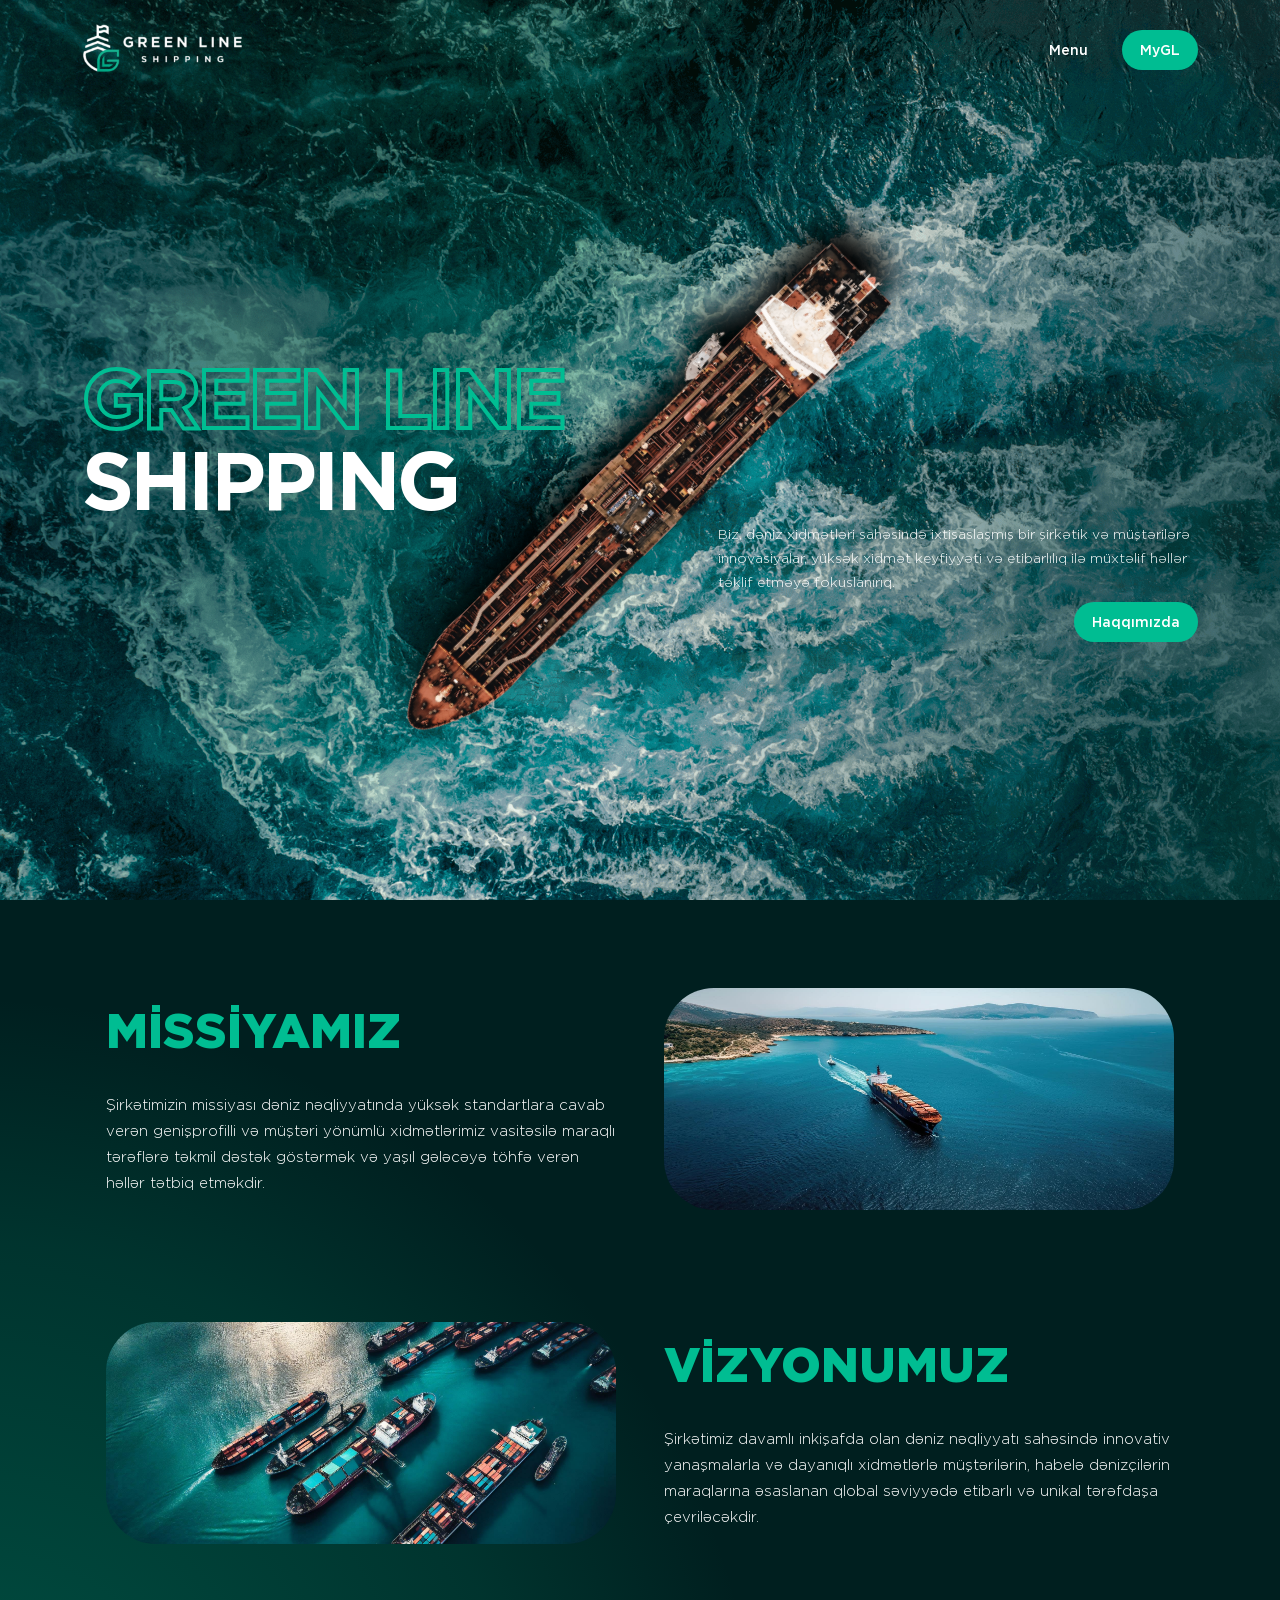
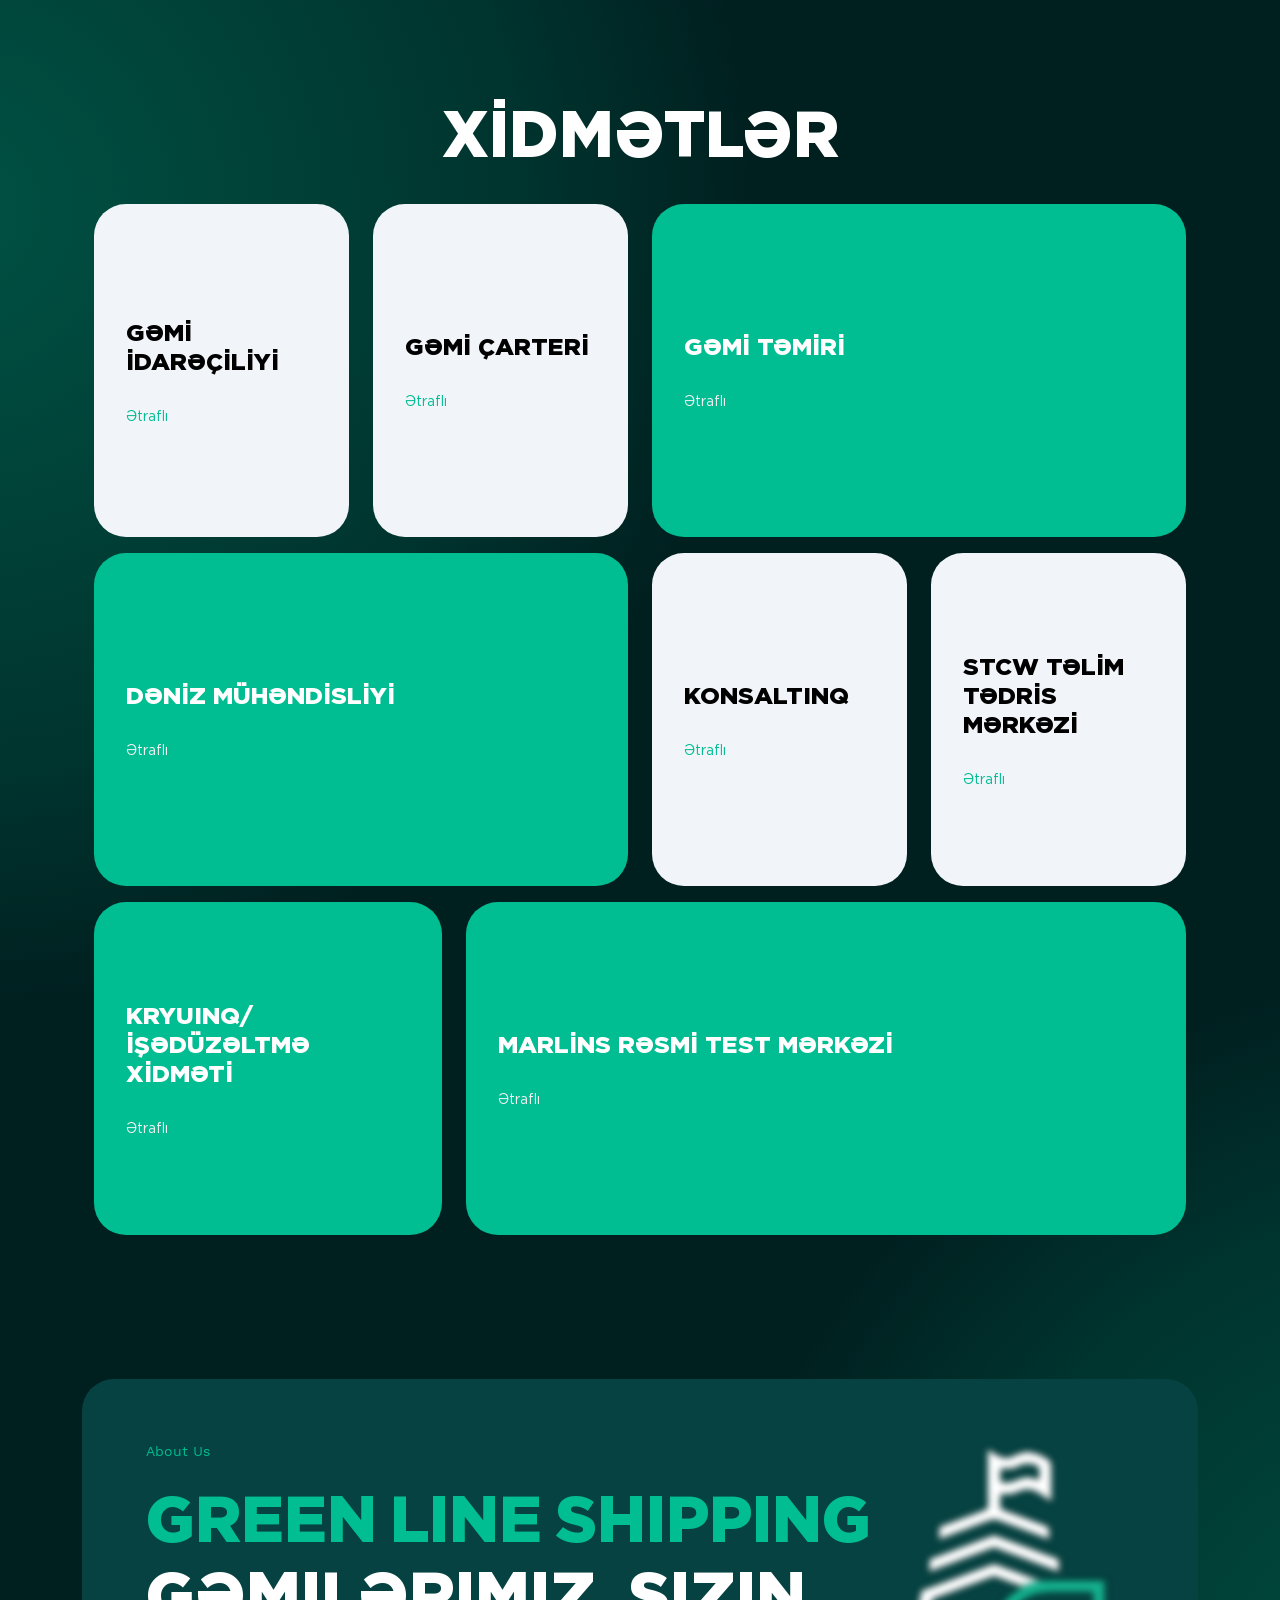
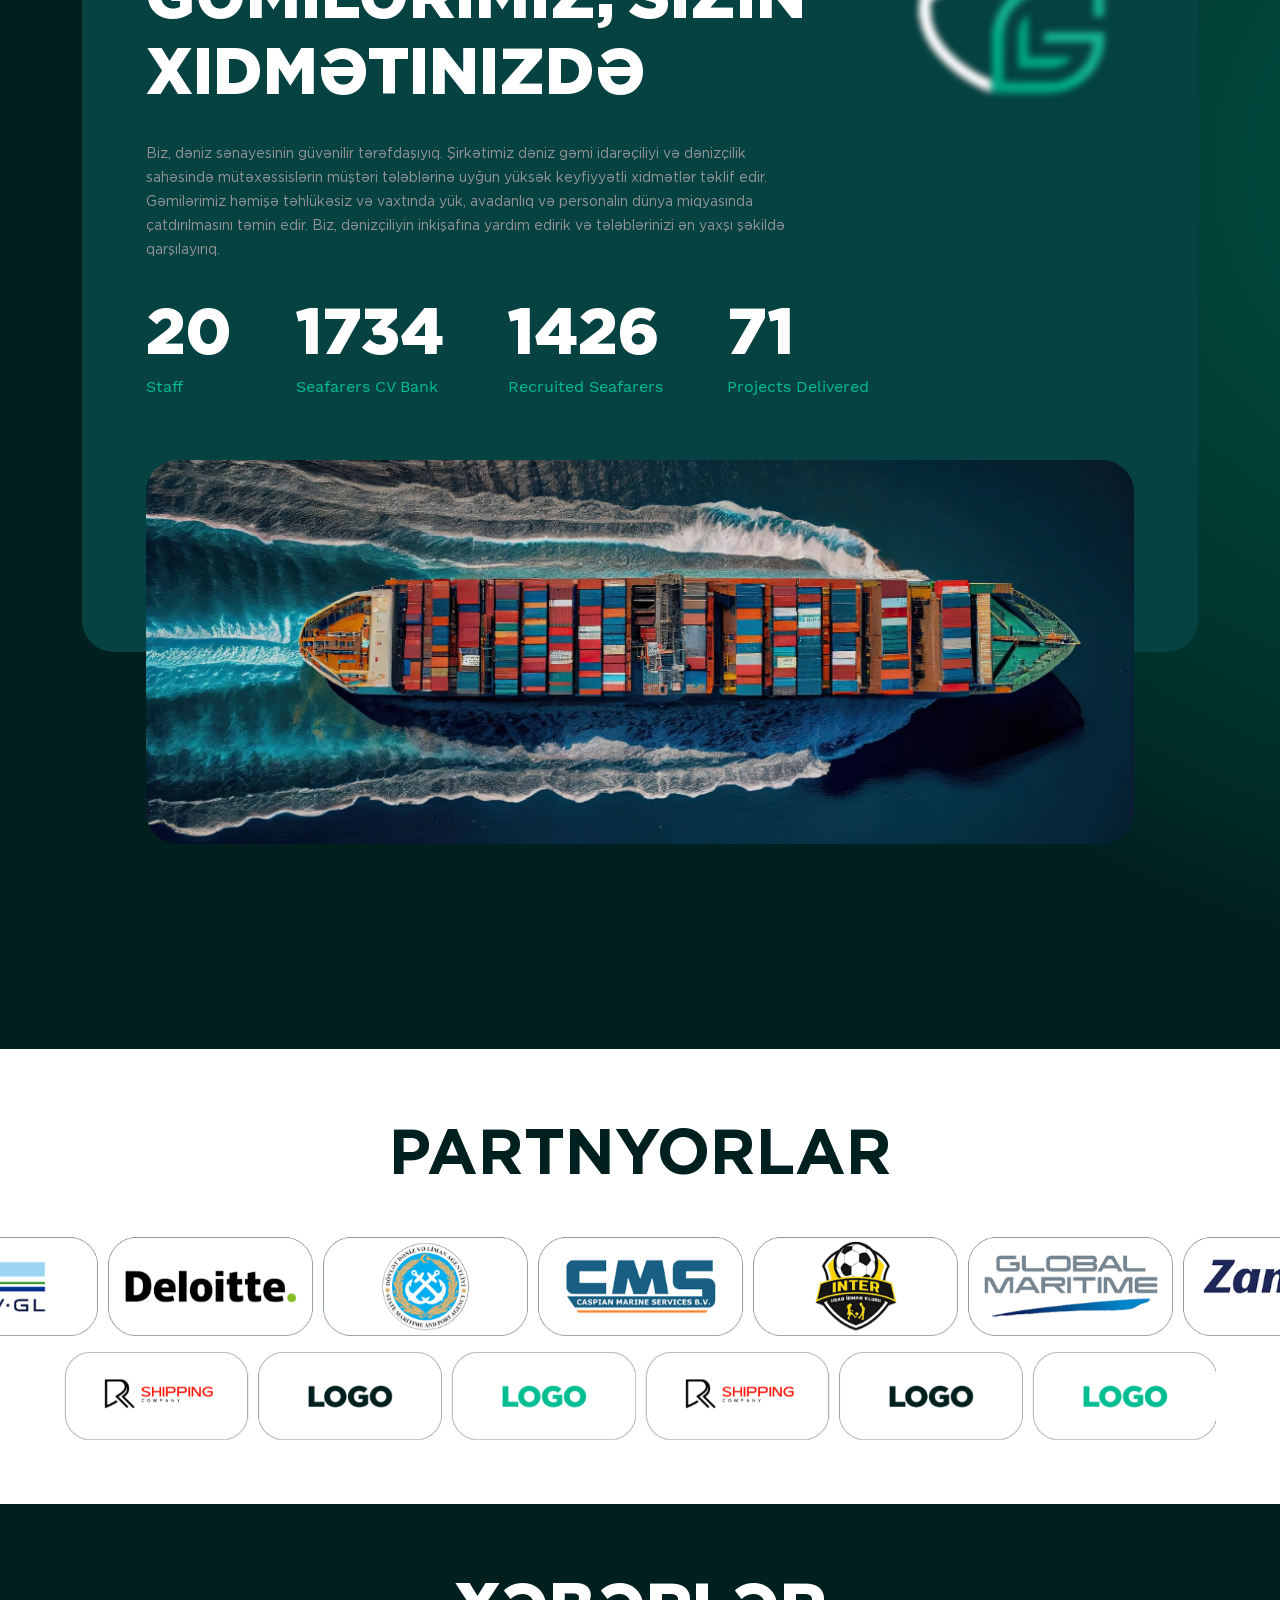
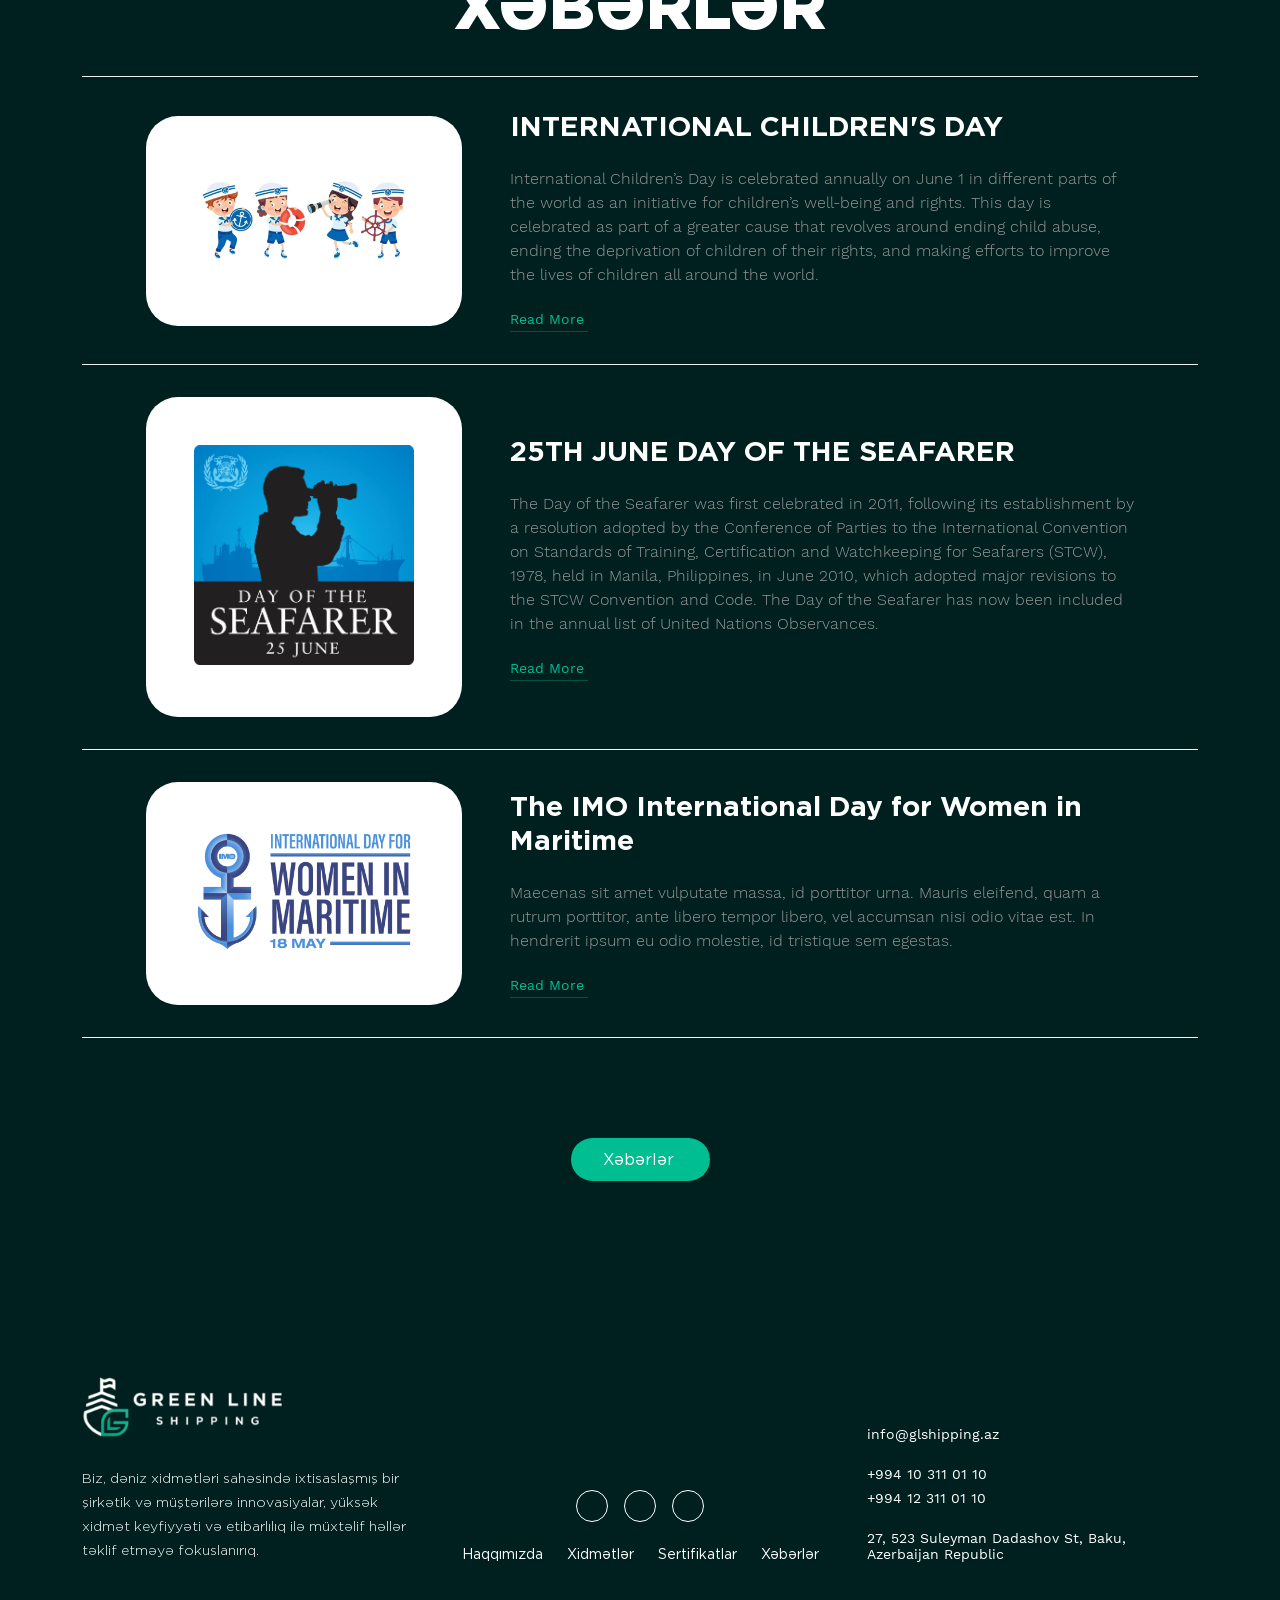
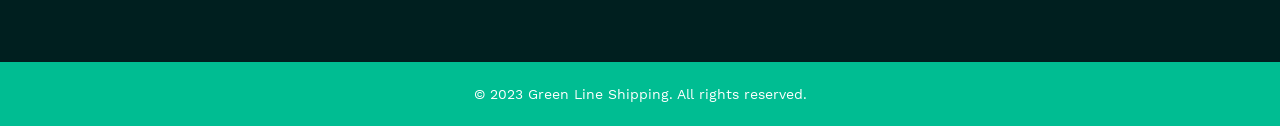
==== index.html @ 4fca49e2 "start" ====
<!DOCTYPE html>
<html lang="en">

<head>
    <meta charset="UTF-8">
    <meta name="viewport" content="width=device-width, initial-scale=1.0">
    <meta name="title" content="Green Line Shipping AZ">
    <meta name="description" content="Green Line Shipping dəniz nəqliyyatı sahəsində etibarlı, rəqabətqabiliyyətli və müştəri yönümlü xidmətlərin göstərilməsi məqsədilə təsis edilmişdir.">
    <title>GLShipping.AZ - Main</title>
    <link rel="shortcut icon" href="assets/content/img/favicon.ico" type="image/x-icon">
    <link rel="stylesheet" href="assets/css/vendor.min.css">
    <link rel="stylesheet" href="assets/css/style.css">
</head>

<body>
    <header class="header">
        <div class="header__bg">
            <div class="header__bg-overlay"></div>
            <video src="assets/content/video/storm_waves.mp4" class="header__bg-video" autoplay loop muted></video>
        </div>
        <div class="container">
            <nav class="navbar">
                <div class="navbar__logo">
                    <a href="index.html" class="navbar__logo-link">
                        <img src="assets/content/img/logo.png" class="navbar__logo-img" alt="GL Logo">
                    </a>
                </div>
                <div class="navbar__btn">
                    <button type="button" class="navbar__btn-menu" id="navbar_menu_show">
                        <i class="fa-solid fa-bars navbar__btn-menu-icon"></i>
                        Menu
                    </button>
                    <a href="https://www.my.glshipping.az/" target="_blank" class="navbar__btn-auth">
                        MyGL
                        <i class="fas fa-arrow-up navbar__btn-auth-icon"></i>
                    </a>
                </div>
            </nav>
        </div>
        <div class="navbar__menu">
            <button class="navbar__menu-close" id="navbar_menu_close">
                <i class="fa-solid fa-xmark navbar__menu-icon"></i>
            </button>
            <ul class="navbar__list">
                <li class="navbar__item">
                    <a href="index.html" class="navbar__link">Ana səhifə</a>
                </li>
                <li class="navbar__item">
                    <a href="about.html" class="navbar__link">Haqqımızda</a>
                </li>
                <li class="navbar__item">
                    <a href="services.html" class="navbar__link">Xidmətlər</a>
                </li>
                <li class="navbar__item">
                    <a href="news.html" class="navbar__link">Xəbərlər</a>
                </li>
            </ul>
        </div>
        <div class="container full-height">
            <div class="header__main-content">
                <div class="header__main-ship">
                    <img src="assets/content/img/ship_header.png" class="header__main-ship-img" alt="Ship">
                </div>
                <div class="header__main-text-block header__main-text-block--title">
                    <h1 class="header__main-text-title">Green Line</h1>
                    <h1 class="header__main-text-title">Shipping</h1>
                </div>
                <div class="header__main-text-block header__main-text-block--description">
                    <p class="header__main-text-description">
                        Biz, dəniz xidmətləri sahəsində ixtisaslaşmış bir şirkətik və müştərilərə
                        innovasiyalar, yüksək xidmət keyfiyyəti və etibarlılıq ilə müxtəlif həllər
                        təklif etməyə fokuslanırıq.
                    </p>
                    <a href="about.html" class="header__main-btn-link">
                        Haqqımızda
                        <i class="fas fa-arrow-up header__main-btn-icon"></i>
                    </a>
                </div>
            </div>
        </div>
    </header>
    <main class="main">
        <div class="container">
            <section class="section">
                <div class="about">
                    <div class="about__block">
                        <div class="container">
                            <div class="row">
                                <div class="col-12 col-sm-12 col-md-6 col-lg-6 p-4 d-flex flex-row align-items-center">
                                    <div class="about__block-text">
                                        <h1 class="about__title">MİSSİYAMIZ</h1>
                                        <p class="about__description">
                                            Şirkətimizin missiyası dəniz nəqliyyatında yüksək standartlara
                                            cavab verən genişprofilli və müştəri yönümlü xidmətlərimiz
                                            vasitəsilə maraqlı tərəflərə təkmil dəstək göstərmək və yaşıl
                                            gələcəyə töhfə verən həllər tətbiq etməkdir.
                                        </p>
                                    </div>
                                </div>
                                <div class="col-12 col-sm-12 col-md-6 col-lg-6 p-4">
                                    <div class="about__block-img">
                                        <img src="assets/content/img/ship1.jpg" class="about__img" alt="Ship1">
                                    </div>
                                </div>
                            </div>
                        </div>
                    </div>
                    <div class="about__block flex-row-reverse">
                        <div class="container">
                            <div class="row flex-row-reverse">
                                <div class="col-12 col-sm-12 col-md-6 col-lg-6 p-4 d-flex flex-row align-items-center">
                                    <div class="about__block-text">
                                        <h1 class="about__title">VİZYONUMUZ</h1>
                                        <p class="about__description">
                                            Şirkətimiz davamlı inkişafda olan dəniz nəqliyyatı sahəsində
                                            innovativ yanaşmalarla və dayanıqlı xidmətlərlə müştərilərin,
                                            habelə dənizçilərin maraqlarına əsaslanan qlobal səviyyədə
                                            etibarlı və unikal tərəfdaşa çevriləcəkdir.
                                        </p>
                                    </div>
                                </div>
                                <div class="col-12 col-sm-12 col-md-6 col-lg-6 p-4">
                                    <div class="about__block-img">
                                        <img src="assets/content/img/ship2.jpg" class="about__img" alt="Ship2">
                                    </div>
                                </div>
                            </div>
                        </div>
                    </div>
                </div>
            </section>
        </div>
        <div class="container">
            <section class="section">
                <div class="section__overlay-start"></div>
                <h1 class="section__title">XİDMƏTLƏR</h1>
                <div class="services">
                    <div class="container">
                        <div class="row">
                            <div class="col-12 col-sm-12 col-md-6 col-lg-3 mb-3">
                                <div class="services__block">
                                    <h1 class="services__title">GƏMİ İDARƏÇİLİYİ</h1>
                                    <a href="#" class="services__link">
                                        ətraflı
                                        <i class="fas fa-arrow-up services__link-icon"></i>
                                    </a>
                                </div>
                            </div>
                            <div class="col-12 col-sm-12 col-md-6 col-lg-3 mb-3">
                                <div class="services__block">
                                    <h1 class="services__title">GƏMİ ÇARTERİ</h1>
                                    <a href="#" class="services__link">
                                        ətraflı
                                        <i class="fas fa-arrow-up services__link-icon"></i>
                                    </a>
                                </div>
                            </div>
                            <div class="col-12 col-sm-12 col-md-12 col-lg-6 mb-3">
                                <div class="services__block services__block--selected">
                                    <h1 class="services__title">GƏMİ TƏMİRİ</h1>
                                    <a href="#" class="services__link">
                                        ətraflı
                                        <i class="fas fa-arrow-up services__link-icon"></i>
                                    </a>
                                </div>
                            </div>
                        </div>
                    </div>
                </div>
                <div class="services">
                    <div class="container">
                        <div class="row">
                            <div class="col-12 col-sm-12 col-md-6 col-lg-6 mb-3">
                                <div class="services__block services__block--selected">
                                    <h1 class="services__title">DƏNİZ MÜHƏNDİSLİYİ</h1>
                                    <a href="#" class="services__link">
                                        ətraflı
                                        <i class="fas fa-arrow-up services__link-icon"></i>
                                    </a>
                                </div>
                            </div>
                            <div class="col-12 col-sm-12 col-md-6 col-lg-3 mb-3">
                                <div class="services__block">
                                    <h1 class="services__title">KONSALTINQ</h1>
                                    <a href="#" class="services__link">
                                        ətraflı
                                        <i class="fas fa-arrow-up services__link-icon"></i>
                                    </a>
                                </div>
                            </div>
                            <div class="col-12 col-sm-12 col-md-12 col-lg-3 mb-3">
                                <div class="services__block">
                                    <h1 class="services__title">STCW TƏLİM TƏDRİS MƏRKƏZİ</h1>
                                    <a href="#" class="services__link">
                                        ətraflı
                                        <i class="fas fa-arrow-up services__link-icon"></i>
                                    </a>
                                </div>
                            </div>
                        </div>
                    </div>
                </div>
                <div class="services">
                    <div class="container">
                        <div class="row">
                            <div class="col-12 col-sm-12 col-md-12 col-lg-4 mb-3">
                                <div class="services__block services__block--selected">
                                    <h1 class="services__title">KRYUINQ/İŞƏDÜZƏLTMƏ XİDMƏTİ</h1>
                                    <a href="#" class="services__link">
                                        ətraflı
                                        <i class="fas fa-arrow-up services__link-icon"></i>
                                    </a>
                                </div>
                            </div>
                            <div class="col-12 col-sm-12 col-md-12 col-lg-8 mb-3">
                                <div class="services__block services__block--selected">
                                    <h1 class="services__title">MARLİNS RƏSMİ TEST MƏRKƏZİ</h1>
                                    <a href="#" class="services__link">
                                        ətraflı
                                        <i class="fas fa-arrow-up services__link-icon"></i>
                                    </a>
                                </div>
                            </div>
                        </div>
                    </div>
                </div>
            </section>
        </div>
        <div class="container">
            <section class="section">
                <div class="section__overlay-end"></div>
                <div class="about-us">
                    <div class="about-us__absolute">
                        <img src="assets/content/img/ship3.jpg" class="about-us__absolute-img" alt="Absolute Img">
                    </div>
                    <div class="about-us__block-text">
                        <h6 class="about-us__category">About Us</h6>
                        <h1 class="about-us__title-brand">Green line shipping</h1>
                        <h1 class="about-us__title">Gəmilərimiz, Sizin Xidmətinizdə</h1>
                        <p class="about-us__description">
                            Biz, dəniz sənayesinin güvənilir tərəfdaşıyıq. Şirkətimiz dəniz
                            gəmi idarəçiliyi və dənizçilik sahəsində mütəxəssislərin müştəri
                            tələblərinə uyğun yüksək keyfiyyətli xidmətlər təklif edir. Gəmilərimiz
                            həmişə təhlükəsiz və vaxtında yük, avadanlıq və personalın dünya
                            miqyasında çatdırılmasını təmin edir. Biz, dənizçiliyin inkişafına
                            yardım edirik və tələblərinizi ən yaxşı şəkildə qarşılayırıq.
                        </p>
                        <div class="about-us__logo">
                            <img src="assets/content/img/logo_small.png" class="about-us__logo-img" alt="About Us">
                        </div>
                        <div class="about-us__stats-block">
                            <div class="about-us__stats">
                                <h4 class="about-us__stats-num" data-counter="35">35</h4>
                                <p class="about-us__stats-title">Staff</p>
                            </div>
                            <div class="about-us__stats">
                                <h4 class="about-us__stats-num" data-counter="3000">3000</h4>
                                <p class="about-us__stats-title">Seafarers CV Bank</p>
                            </div>
                            <div class="about-us__stats">
                                <h4 class="about-us__stats-num" data-counter="2500">2500</h4>
                                <p class="about-us__stats-title">Recruited Seafarers</p>
                            </div>
                            <div class="about-us__stats">
                                <h4 class="about-us__stats-num" data-counter="125">125</h4>
                                <p class="about-us__stats-title">Projects Delivered</p>
                            </div>
                        </div>
                    </div>
                </div>
            </section>
        </div>
        <section class="section-white">
            <h1 class="section-white__title">Partnyorlar</h1>
            <div class="owl-carousel mb-3" id="partners_carousel_i">
                <div class="item">
                    <img src="assets/content/img/partners/sponsor_1.png" alt="Sponsor_1">
                </div>
                <div class="item">
                    <img src="assets/content/img/partners/sponsor_2.png" alt="Sponsor_2">
                </div>
                <div class="item">
                    <img src="assets/content/img/partners/sponsor_3.png" alt="Sponsor_3">
                </div>
                <div class="item">
                    <img src="assets/content/img/partners/sponsor_4.png" alt="Sponsor_4">
                </div>
                <div class="item">
                    <img src="assets/content/img/partners/sponsor_5.png" alt="Sponsor_5">
                </div>
                <div class="item">
                    <img src="assets/content/img/partners/sponsor_6.png" alt="Sponsor_6">
                </div>
                <div class="item">
                    <img src="assets/content/img/partners/sponsor_7.png" alt="Sponsor_7">
                </div>
                <div class="item">
                    <img src="assets/content/img/partners/sponsor_8.png" alt="Sponsor_8">
                </div>
                <div class="item">
                    <img src="assets/content/img/partners/sponsor_9.png" alt="Sponsor_9">
                </div>
                <div class="item">
                    <img src="assets/content/img/partners/sponsor_10.png" alt="Sponsor_10">
                </div>
                <div class="item">
                    <img src="assets/content/img/partners/sponsor_11.png" alt="Sponsor_11">
                </div>
                <div class="item">
                    <img src="assets/content/img/partners/sponsor_12.png" alt="Sponsor_12">
                </div>
                <div class="item">
                    <img src="assets/content/img/partners/sponsor_13.png" alt="Sponsor_13">
                </div>
                <div class="item">
                    <img src="assets/content/img/partners/sponsor_14.png" alt="Sponsor_14">
                </div>
                <div class="item">
                    <img src="assets/content/img/partners/sponsor_15.png" alt="Sponsor_15">
                </div>
                <div class="item">
                    <img src="assets/content/img/partners/sponsor_16.png" alt="Sponsor_16">
                </div>
                <div class="item">
                    <img src="assets/content/img/partners/sponsor_17.png" alt="Sponsor_17">
                </div>
                <div class="item">
                    <img src="assets/content/img/partners/sponsor_18.png" alt="Sponsor_18">
                </div>
                <div class="item">
                    <img src="assets/content/img/partners/sponsor_19.png" alt="Sponsor_19">
                </div>
            </div>
            <div class="owl-carousel" id="partners_carousel_ii">
                <div class="item">
                    <img src="assets/content/img/partners/logo_1.png" alt="Logo1">
                </div>
                <div class="item">
                    <img src="assets/content/img/partners/rrshipping.png" alt="RRShipping">
                </div>
                <div class="item">
                    <img src="assets/content/img/partners/logo_2.png" alt="Logo2">
                </div>
            </div>
        </section>
    </main>
    <footer class="footer">
        <div class="container">
            <section class="section">
                <h1 class="section__title">Xəbərlər</h1>
                <div class="news">
                    <div class="news__block">
                        <div class="news__img-block">
                            <img src="assets/content/img/news/news2.jpg" class="news__img" alt="News">
                        </div>
                        <div class="news__content">
                            <h1 class="news__title">
                                INTERNATIONAL CHILDREN'S DAY
                            </h1>
                            <p class="news__description">
                                International Children’s Day is celebrated annually on June 1 in
                                different parts of the world as an initiative for children’s
                                well-being and rights. This day is celebrated as part of a
                                greater cause that revolves around ending child abuse, ending
                                the deprivation of children of their rights, and making efforts
                                to improve the lives of children all around the world.
                            </p>
                            <a href="news_detail.html" class="news__read-more">
                                Read More
                                <i class="fas fa-arrow-up news__read-more-icon"></i>
                            </a>
                        </div>
                    </div>
                    <div class="news__block">
                        <div class="news__img-block">
                            <img src="assets/content/img/news/news1.jpg" class="news__img" alt="News">
                        </div>
                        <div class="news__content">
                            <h1 class="news__title">
                                25TH JUNE DAY OF THE SEAFARER
                            </h1>
                            <p class="news__description">
                                The Day of the Seafarer was first celebrated in 2011, following
                                its establishment by a resolution adopted by the Conference
                                of Parties to the International Convention on Standards of Training,
                                Certification and Watchkeeping for Seafarers (STCW), 1978, held in
                                Manila, Philippines, in June 2010, which adopted major
                                revisions to the STCW Convention and Code.
                                The Day of the Seafarer has now been included in the annual
                                list of United Nations Observances.
                            </p>
                            <a href="news_detail.html" class="news__read-more">
                                Read More
                                <i class="fas fa-arrow-up news__read-more-icon"></i>
                            </a>
                        </div>
                    </div>
                    <div class="news__block">
                        <div class="news__img-block">
                            <img src="assets/content/img/news/news3.jpg" class="news__img" alt="News">
                        </div>
                        <div class="news__content">
                            <h1 class="news__title">
                                The IMO International Day for Women in Maritime
                            </h1>
                            <p class="news__description">
                                Maecenas sit amet vulputate massa, id porttitor urna.
                                Mauris eleifend, quam a rutrum porttitor, ante libero
                                tempor libero, vel accumsan nisi odio vitae est.
                                In hendrerit ipsum eu odio molestie, id tristique sem egestas.
                            </p>
                            <a href="news_detail.html" class="news__read-more">
                                Read More
                                <i class="fas fa-arrow-up news__read-more-icon"></i>
                            </a>
                        </div>
                    </div>
                </div>
                <a href="news.html" class="news__link">
                    Xəbərlər
                    <i class="fas fa-arrow-up news__link-icon"></i>
                </a>
            </section>
        </div>
        <div class="container">
            <div class="footer__body">
                <div class="footer__about">
                    <a href="index.html" class="footer__about-img-link">
                        <div class="footer__about-img-block">
                            <img src="assets/content/img/logo.png" class="footer__about-img" alt="GL Logo">
                        </div>
                    </a>
                    <div class="footer__about-text-block">
                        <p class="footer__about-text">
                            Biz, dəniz xidmətləri sahəsində ixtisaslaşmış bir şirkətik
                            və müştərilərə innovasiyalar, yüksək xidmət keyfiyyəti və
                            etibarlılıq ilə müxtəlif həllər təklif etməyə fokuslanırıq.
                        </p>
                    </div>
                </div>
                <div class="footer__navigation">
                    <div class="footer__social">
                        <a href="#" class="social__link">
                            <i class="fab fa-instagram"></i>
                        </a>
                        <a href="#" class="social__link">
                            <i class="fab fa-facebook-f"></i>
                        </a>
                        <a href="#" class="social__link">
                            <i class="fab fa-twitter"></i>
                        </a>
                    </div>
                    <div class="footer__nav">
                        <ul class="nav__list">
                            <li class="nav__item">
                                <a href="about.html" class="nav__link">Haqqımızda</a>
                            </li>
                            <li class="nav__item">
                                <a href="services.html" class="nav__link">Xidmətlər</a>
                            </li>
                            <li class="nav__item">
                                <a href="about.html" class="nav__link">Sertifikatlar</a>
                            </li>
                            <li class="nav__item">
                                <a href="index.html" class="nav__link">Xəbərlər</a>
                            </li>
                        </ul>
                    </div>
                </div>
                <div class="footer__contact">
                    <div class="contact__block">
                        <i class="fas fa-envelope contact__icon"></i>
                        <div class="contact__block-text">
                            <a href="mailto:info@glshipping.az" class="contact__link">
                                info@glshipping.az
                            </a>
                        </div>
                    </div>
                    <div class="contact__block">
                        <i class="fa-solid fa-phone contact__icon"></i>
                        <div class="contact__block-text">
                            <a href="tel:+994103110110" class="contact__link">
                                +994 10 311 01 10
                            </a>
                            <a href="tel:+994123110110" class="contact__link">
                                +994 12 311 01 10
                            </a>
                        </div>
                    </div>
                    <div class="contact__block">
                        <i class="fas fa-map-marker-alt contact__icon"></i>
                        <div class="contact__block-text">
                            <a href="https://maps.app.goo.gl/ufQBeMpDFTFU8Xif9" target="_blank" class="contact__link">
                                27, 523 Suleyman Dadashov St, Baku, Azerbaijan Republic
                            </a>
                        </div>
                    </div>
                </div>
            </div>
        </div>
        <div class="footer__footer">
            <p class="footer__footer-copyright">
                &copy; 2023 Green Line Shipping. All rights reserved.
            </p>
        </div>
    </footer>
    <script src="assets/js/vendor.min.js"></script>
    <script src="assets/js/script.js"></script>
</body>

</html>
---- assets/css/style.css ----
@import url("../fonts/gotham/stylesheet.css");@import url("../fonts/worksans/stylesheet.css");*,:after,:before{margin:0px;padding:0px;-webkit-box-sizing:border-box;box-sizing:border-box}::-webkit-scrollbar{width:auto}::-webkit-scrollbar-track{background-color:#00BD92}::-webkit-scrollbar-thumb{background-color:#054241;border-left:1px solid #00BD92;border-right:1px solid #00BD92}::-webkit-scrollbar-button{background-color:#054241;border:1px solid #00BD92}::-webkit-scrollbar-corner{background-color:#333333}::-webkit-media-controls-panel{display:none!important;-webkit-appearance:none}::-webkit-media-controls-play-button{display:none!important;-webkit-appearance:none}::-webkit-media-controls-start-playback-button{display:none!important;-webkit-appearance:none}html{scroll-behavior:smooth}body{font-family:"Gotham";background-color:#001F1F;overflow-x:hidden}#partners_carousel_i .owl-stage .owl-item img{width:100%;height:100%;-o-object-fit:contain;object-fit:contain;-o-object-position:center center;object-position:center center}#partners_carousel_ii{padding:0px 64px}#partners_carousel_ii .owl-stage .owl-item img{width:100%;height:100%;-o-object-fit:contain;object-fit:contain;-o-object-position:center center;object-position:center center}.full-height{height:100%!important}.header{position:relative;width:100%;height:100vh;display:-webkit-box;display:-ms-flexbox;display:flex;-webkit-box-orient:vertical;-webkit-box-direction:normal;-ms-flex-direction:column;flex-direction:column;-webkit-box-pack:start;-ms-flex-pack:start;justify-content:flex-start;-webkit-box-align:start;-ms-flex-align:start;align-items:flex-start;overflow:hidden}.header__bg{position:absolute;top:0px;left:0px;width:100%;height:100%;background-image:url("../content/video/storm_waves_fix.png");overflow:hidden;z-index:-1}.header__bg-video{position:absolute;top:0px;left:0px;width:100%;height:100%;-o-object-fit:cover;object-fit:cover}.header__bg-overlay{position:absolute;top:0px;left:0px;width:100%;height:100%;background-image:url("../content/img/angular_overlay.png");background-size:cover;background-repeat:no-repeat;background-position:center center;background-blend-mode:multiply;mix-blend-mode:multiply;z-index:1}.header__main-content{position:relative;width:100%;height:100%;display:-webkit-box;display:-ms-flexbox;display:flex;-webkit-box-orient:vertical;-webkit-box-direction:normal;-ms-flex-direction:column;flex-direction:column;-webkit-box-pack:center;-ms-flex-pack:center;justify-content:center;-webkit-box-align:center;-ms-flex-align:center;align-items:center}.header__main-ship{position:absolute;top:50%;left:50%;-webkit-transform:translate(-50%,-50%);transform:translate(-50%,-50%);width:400px;height:auto;z-index:-1}.header__main-ship-img{width:100%;height:100%;-o-object-fit:contain;object-fit:contain;-webkit-transform:rotate(225deg);transform:rotate(225deg);-webkit-filter:drop-shadow(16px 24px 16px rgb(0,0,0));filter:drop-shadow(16px 24px 16px rgb(0,0,0));-webkit-animation:rocking 3072ms linear infinite alternate;animation:rocking 3072ms linear infinite alternate}@-webkit-keyframes rocking{0%{-webkit-transform:rotate(224deg) skew(-1deg,-1deg);transform:rotate(224deg) skew(-1deg,-1deg)}50%{-webkit-transform:rotate(225deg) skew(0deg,0deg);transform:rotate(225deg) skew(0deg,0deg)}to{-webkit-transform:rotate(226deg) skew(1deg,1deg);transform:rotate(226deg) skew(1deg,1deg)}}@keyframes rocking{0%{-webkit-transform:rotate(224deg) skew(-1deg,-1deg);transform:rotate(224deg) skew(-1deg,-1deg)}50%{-webkit-transform:rotate(225deg) skew(0deg,0deg);transform:rotate(225deg) skew(0deg,0deg)}to{-webkit-transform:rotate(226deg) skew(1deg,1deg);transform:rotate(226deg) skew(1deg,1deg)}}.header__main-text-block{width:100%}.header__main-text-block--title{display:-webkit-box;display:-ms-flexbox;display:flex;-webkit-box-orient:vertical;-webkit-box-direction:normal;-ms-flex-direction:column;flex-direction:column;-webkit-box-pack:start;-ms-flex-pack:start;justify-content:flex-start;-webkit-box-align:start;-ms-flex-align:start;align-items:flex-start}.header__main-text-block--description{display:-webkit-box;display:-ms-flexbox;display:flex;-webkit-box-orient:vertical;-webkit-box-direction:normal;-ms-flex-direction:column;flex-direction:column;-webkit-box-pack:start;-ms-flex-pack:start;justify-content:flex-start;-webkit-box-align:end;-ms-flex-align:end;align-items:flex-end}.header__main-text-title{font-family:"Gotham";font-size:82px;text-transform:uppercase;line-height:82px;letter-spacing:-4px;color:#FFFFFF}.header__main-text-title:first-of-type{color:transparent;-webkit-text-stroke:4px #00BD92}.header__main-text-description{max-width:480px;font-family:"Gotham";font-size:14px;font-weight:300;line-height:24px;color:#FFFFFF}.header__main-btn-link{background-color:#00BD92;border:none;border-radius:24px;outline:none;text-decoration:none;font-family:inherit;font-size:14px;font-weight:500;color:#FFFFFF;padding:12px 18px;margin-top:8px;-webkit-transition:background-color 128ms linear;transition:background-color 128ms linear}.header__main-btn-link:hover{background-color:#009472}.header__main-btn-icon{-webkit-transform:rotate(45deg);transform:rotate(45deg);font-size:14px}.header__about{width:100%}.header__global{position:absolute;top:0px;left:0px;width:100%;height:auto;z-index:1}.header__about-content{width:100%;height:auto;display:-webkit-box;display:-ms-flexbox;display:flex;-webkit-box-orient:horizontal;-webkit-box-direction:normal;-ms-flex-flow:row wrap;flex-flow:row wrap;-webkit-box-pack:center;-ms-flex-pack:center;justify-content:center;-webkit-box-align:center;-ms-flex-align:center;align-items:center}.header__about-text{width:100%;height:auto;display:-webkit-box;display:-ms-flexbox;display:flex;-webkit-box-orient:vertical;-webkit-box-direction:normal;-ms-flex-direction:column;flex-direction:column;-webkit-box-pack:start;-ms-flex-pack:start;justify-content:flex-start;-webkit-box-align:start;-ms-flex-align:start;align-items:flex-start}.header__about-title{font-family:"Gotham";font-size:64px;font-weight:800;text-transform:uppercase;color:#FFFFFF}.header__about-title:nth-of-type(odd){color:#00BD92}.header__about-title:nth-of-type(2n){color:#FFFFFF}.header__about-img-container{width:100%;height:auto;display:-webkit-box;display:-ms-flexbox;display:flex;-webkit-box-orient:horizontal;-webkit-box-direction:normal;-ms-flex-direction:row;flex-direction:row;-webkit-box-pack:center;-ms-flex-pack:center;justify-content:center;-webkit-box-align:center;-ms-flex-align:center;align-items:center}.header__about-img-block{position:relative;width:400px;height:512px;display:-webkit-box;display:-ms-flexbox;display:flex;-webkit-box-orient:vertical;-webkit-box-direction:normal;-ms-flex-direction:column;flex-direction:column;-webkit-box-pack:start;-ms-flex-pack:start;justify-content:flex-start;-webkit-box-align:start;-ms-flex-align:start;align-items:flex-start}.header__about-img-block:before{content:"";position:absolute;bottom:-48px;right:-48px;width:100%;height:256px;background-color:#00BD92;border-radius:32px;z-index:-1}.header__about-img{width:100%;height:100%;-o-object-fit:cover;object-fit:cover;-o-object-position:center center;object-position:center center;border-radius:32px}.header__about-img-text{position:absolute;bottom:-24px;left:-192px;max-width:384px;background-color:#FFFFFF;border-radius:32px;-webkit-box-shadow:0px 0px 24px rgba(255,255,255,0.16);box-shadow:0px 0px 24px rgba(255,255,255,0.16);padding:24px 48px}.header__about-img-description{font-family:"Gotham";font-size:14px;font-weight:400;line-height:22px}.navbar{width:100%;height:auto;display:-webkit-box;display:-ms-flexbox;display:flex;-webkit-box-orient:horizontal;-webkit-box-direction:normal;-ms-flex-direction:row;flex-direction:row;-webkit-box-pack:justify;-ms-flex-pack:justify;justify-content:space-between;-webkit-box-align:center;-ms-flex-align:center;align-items:center;padding:24px 0px}.navbar__menu{position:fixed;top:0px;left:0px;width:100%;height:100vh;display:-webkit-box;display:-ms-flexbox;display:flex;-webkit-box-orient:vertical;-webkit-box-direction:normal;-ms-flex-direction:column;flex-direction:column;background-color:rgba(0,0,0,0.7);-webkit-backdrop-filter:blur(6px);backdrop-filter:blur(6px);z-index:128;display:none}.navbar__menu-icon{font-size:32px;color:#FFFFFF;-webkit-transition:color 128ms linear;transition:color 128ms linear}.navbar__menu-close{position:absolute;top:16px;right:16px;background-color:transparent;border:none;outline:none;color:#FFFFFF;padding:12px 24px;cursor:pointer}.navbar__menu-close:hover>.navbar__menu-icon{color:#00BD92}.navbar__list{width:100%;height:100%;display:-webkit-box;display:-ms-flexbox;display:flex;-webkit-box-orient:vertical;-webkit-box-direction:normal;-ms-flex-direction:column;flex-direction:column;-webkit-box-pack:center;-ms-flex-pack:center;justify-content:center;-webkit-box-align:center;-ms-flex-align:center;align-items:center;list-style-type:none}.navbar__item{display:-webkit-box;display:-ms-flexbox;display:flex}.navbar__item:not(:last-of-type){margin-bottom:24px}.navbar__link{position:relative;font-family:"Gotham";font-size:24px;text-decoration:none;text-transform:uppercase;color:#00BD92;padding:6px 12px;overflow:hidden}.navbar__link:before{content:"";position:absolute;top:0px;left:0px;width:2px;height:0%;background-color:#00BD92;border-radius:8px;-webkit-transition:height 256ms linear;transition:height 256ms linear;z-index:-1}.navbar__link:after{content:"";position:absolute;bottom:0px;right:0px;width:2px;height:0%;background-color:#00BD92;border-radius:8px;-webkit-transition:height 256ms linear;transition:height 256ms linear;z-index:-1}.navbar__link:hover:after,.navbar__link:hover:before{height:100%}.navbar__logo{width:160px;height:auto}.navbar__logo-link{text-decoration:none}.navbar__logo-img{width:100%;height:100%;-o-object-fit:contain;object-fit:contain}.navbar__btn{display:-webkit-box;display:-ms-flexbox;display:flex;-webkit-box-orient:horizontal;-webkit-box-direction:normal;-ms-flex-direction:row;flex-direction:row;-webkit-box-pack:start;-ms-flex-pack:start;justify-content:flex-start;-webkit-box-align:center;-ms-flex-align:center;align-items:center}.navbar__btn-menu{position:relative;background-color:transparent;border:none;border-radius:24px;outline:none;font-family:inherit;font-size:14px;font-weight:500;color:#FFFFFF;padding:12px 18px;margin-right:16px;cursor:pointer;overflow:hidden}.navbar__btn-menu:before{content:"";position:absolute;top:0px;left:0px;width:0%;height:100%;background-color:#009472;-webkit-transition:width 256ms linear,background-color 128ms linear;transition:width 256ms linear,background-color 128ms linear;z-index:-1}.navbar__btn-menu:hover:before{width:100%}.navbar__btn-menu-icon{font-size:14px;margin-right:4px}.navbar__btn-auth{background-color:#00BD92;border:none;border-radius:24px;outline:none;text-decoration:none;font-family:inherit;font-size:14px;font-weight:500;color:#FFFFFF;padding:12px 18px;-webkit-transition:background-color 128ms linear;transition:background-color 128ms linear}.navbar__btn-auth:hover{background-color:#009472}.navbar__btn-auth-icon{-webkit-transform:rotate(45deg);transform:rotate(45deg);font-size:14px}.main{width:100%;height:auto;display:-webkit-box;display:-ms-flexbox;display:flex;-webkit-box-orient:vertical;-webkit-box-direction:normal;-ms-flex-direction:column;flex-direction:column;overflow:hidden}.section{position:relative;width:100%;height:auto;display:-webkit-box;display:-ms-flexbox;display:flex;-webkit-box-orient:vertical;-webkit-box-direction:normal;-ms-flex-direction:column;flex-direction:column;-webkit-box-pack:center;-ms-flex-pack:center;justify-content:center;-webkit-box-align:center;-ms-flex-align:center;align-items:center;margin:64px 0px}.section__overlay-start{position:absolute;top:-784px;left:-1024px;width:1792px;height:1792px;background-image:radial-gradient(circle,rgba(0,189,146,0.32) 0%,rgba(0,159,124,0.16) 45%,rgba(0,31,31,0) 64%);background-size:cover;background-position:center center;background-repeat:no-repeat;z-index:-1}.section__overlay-end{position:absolute;top:-512px;left:512px;width:1792px;height:1792px;background-image:radial-gradient(circle,rgba(0,189,146,0.32) 0%,rgba(0,159,124,0.16) 45%,rgba(0,31,31,0) 64%);background-size:cover;background-position:center center;background-repeat:no-repeat;z-index:-1}.section__overlay-end--services{top:-768px}.section__title{font-family:"Gotham";font-size:64px;font-weight:800;text-transform:uppercase;color:#FFFFFF;margin-bottom:32px}.section-white{width:100%;height:auto;display:-webkit-box;display:-ms-flexbox;display:flex;-webkit-box-orient:vertical;-webkit-box-direction:normal;-ms-flex-direction:column;flex-direction:column;-webkit-box-pack:center;-ms-flex-pack:center;justify-content:center;-webkit-box-align:center;-ms-flex-align:center;align-items:center;background-color:#FFFFFF;padding:64px 0px}.section-white__title{font-family:"Gotham";font-size:64px;font-weight:600;text-transform:uppercase;color:#001F1F;margin-bottom:48px}.about{display:-webkit-box;display:-ms-flexbox;display:flex;-webkit-box-orient:vertical;-webkit-box-direction:normal;-ms-flex-direction:column;flex-direction:column;-webkit-box-pack:center;-ms-flex-pack:center;justify-content:center;-webkit-box-align:center;-ms-flex-align:center;align-items:center}.about__block{display:-webkit-box;display:-ms-flexbox;display:flex;-webkit-box-orient:horizontal;-webkit-box-direction:normal;-ms-flex-direction:row;flex-direction:row;-webkit-box-pack:center;-ms-flex-pack:center;justify-content:center;-webkit-box-align:center;-ms-flex-align:center;align-items:center}.about__block:not(:last-of-type){margin-bottom:64px}.about__block-text{width:100%;height:auto;display:-webkit-box;display:-ms-flexbox;display:flex;-webkit-box-orient:vertical;-webkit-box-direction:normal;-ms-flex-direction:column;flex-direction:column;-webkit-box-pack:start;-ms-flex-pack:start;justify-content:flex-start;-webkit-box-align:start;-ms-flex-align:start;align-items:flex-start}.about__title{font-family:"Gotham";font-size:48px;font-weight:900;text-transform:uppercase;color:#00BD92;margin-bottom:32px}.about__description{font-family:"Gotham";font-size:15px;font-weight:300;line-height:26px;color:#FFFFFF}.about__block-img{width:100%;height:222px;overflow:hidden}.about__img{width:100%;height:100%;border-radius:50px;-o-object-fit:cover;object-fit:cover;-o-object-position:center 0%;object-position:center 0%}.services{position:relative;width:100%;height:auto;display:-webkit-box;display:-ms-flexbox;display:flex;-webkit-box-orient:horizontal;-webkit-box-direction:normal;-ms-flex-flow:row wrap;flex-flow:row wrap}.services__block{width:100%;height:333px;display:-webkit-box;display:-ms-flexbox;display:flex;-webkit-box-orient:vertical;-webkit-box-direction:normal;-ms-flex-direction:column;flex-direction:column;-webkit-box-pack:center;-ms-flex-pack:center;justify-content:center;-webkit-box-align:start;-ms-flex-align:start;align-items:flex-start;background-color:#F1F5F9;border-radius:32px;padding:32px;-webkit-transition:background-color 128ms linear;transition:background-color 128ms linear}.services__block:hover{background-color:#00BD92}.services__block:hover .services__title{color:#FFFFFF}.services__block:hover .services__link{color:#F2F2F2}.services__title{font-family:"Gotham";font-size:24px;font-weight:800;text-transform:uppercase;margin-bottom:32px;-webkit-transition:color 128ms linear;transition:color 128ms linear}.services__link{font-size:14px;text-decoration:none;text-transform:capitalize;color:#00BD92;-webkit-transition:color 128ms linear;transition:color 128ms linear}.services__link-icon{-webkit-transform:rotate(45deg);transform:rotate(45deg);margin-left:8px}.services__block--selected{background-color:#00BD92}.services__block--selected>.services__title{color:#FFFFFF}.services__block--selected>.services__link{color:#F2F2F2}.about-us{position:relative;width:100%;height:auto;display:-webkit-box;display:-ms-flexbox;display:flex;-webkit-box-orient:vertical;-webkit-box-direction:normal;-ms-flex-direction:column;flex-direction:column;-webkit-box-pack:start;-ms-flex-pack:start;justify-content:flex-start;-webkit-box-align:start;-ms-flex-align:start;align-items:flex-start;background-color:#054241;border-radius:32px;padding:64px 64px 256px 64px;margin-bottom:333px}.about-us__absolute{position:absolute;bottom:-192px;left:0px;width:100%;height:384px;padding:0px 64px}.about-us__absolute-img{width:100%;height:100%;border-radius:32px;-webkit-filter:brightness(0.88);filter:brightness(0.88);-o-object-fit:cover;object-fit:cover;-o-object-position:center center;object-position:center center}.about-us__block-text{width:100%;max-width:768px;height:auto;display:-webkit-box;display:-ms-flexbox;display:flex;-webkit-box-orient:vertical;-webkit-box-direction:normal;-ms-flex-direction:column;flex-direction:column;-webkit-box-pack:start;-ms-flex-pack:start;justify-content:flex-start;-webkit-box-align:start;-ms-flex-align:start;align-items:flex-start}.about-us__category{font-family:"Work Sans";font-size:14px;font-weight:400;text-transform:capitalize;color:#00BD92;margin-bottom:22px}.about-us__title-brand{font-family:"Gotham";font-size:64px;font-weight:900;text-transform:uppercase;word-spacing:-6px;color:#00BD92}.about-us__title{font-family:"Gotham";font-size:64px;font-weight:900;text-transform:uppercase;word-spacing:-6px;color:#FFFFFF}.about-us__description{font-family:"Gotham";font-size:14px;font-weight:400;line-height:24px;color:#969696;margin:32px 0px;padding-right:128px}.about-us__logo{position:absolute;top:64px;right:64px;width:256px;height:auto;-webkit-filter:blur(3px);filter:blur(3px)}.about-us__logo-img{width:100%;height:100%;-o-object-fit:contain;object-fit:contain;-o-object-position:center center;object-position:center center}.about-us__stats-block{width:100%;height:auto;display:-webkit-box;display:-ms-flexbox;display:flex;-webkit-box-orient:horizontal;-webkit-box-direction:normal;-ms-flex-direction:row;flex-direction:row;-webkit-box-pack:start;-ms-flex-pack:start;justify-content:flex-start;-webkit-box-align:start;-ms-flex-align:start;align-items:flex-start}.about-us__stats{display:-webkit-box;display:-ms-flexbox;display:flex;-webkit-box-orient:vertical;-webkit-box-direction:normal;-ms-flex-direction:column;flex-direction:column;-webkit-box-pack:start;-ms-flex-pack:start;justify-content:flex-start;-webkit-box-align:start;-ms-flex-align:start;align-items:flex-start}.about-us__stats:not(:last-of-type){margin-right:64px}.about-us__stats-num{font-family:"Gotham";font-size:64px;font-weight:900;color:#FFFFFF;margin-bottom:8px}.about-us__stats-title{font-family:"Work Sans";font-size:16px;font-weight:400;color:#00BD92}.about-services{width:100%;height:auto;display:-webkit-box;display:-ms-flexbox;display:flex;-webkit-box-orient:vertical;-webkit-box-direction:normal;-ms-flex-direction:column;flex-direction:column;-webkit-box-pack:start;-ms-flex-pack:start;justify-content:flex-start;-webkit-box-align:start;-ms-flex-align:start;align-items:flex-start}.about-services__block{width:100%;height:auto;display:-webkit-box;display:-ms-flexbox;display:flex;-webkit-box-orient:horizontal;-webkit-box-direction:normal;-ms-flex-direction:row;flex-direction:row;-webkit-box-pack:start;-ms-flex-pack:start;justify-content:flex-start;-webkit-box-align:center;-ms-flex-align:center;align-items:center}.about-services__block:not(:last-of-type){margin-bottom:32px}.about-services__icon{width:40px;height:40px;margin-right:48px}.about-services__icon-img{width:100%;height:100%;-o-object-fit:contain;object-fit:contain;-o-object-position:center center;object-position:center center}.about-services__text{width:100%;height:auto;display:-webkit-box;display:-ms-flexbox;display:flex;-webkit-box-orient:vertical;-webkit-box-direction:normal;-ms-flex-direction:column;flex-direction:column;-webkit-box-pack:start;-ms-flex-pack:start;justify-content:flex-start;-webkit-box-align:start;-ms-flex-align:start;align-items:flex-start}.about-services__title{font-family:"Gotham";font-size:24px;font-weight:600;text-transform:uppercase;color:#FFFFFF}.about-description{position:relative;width:100%;height:auto;display:-webkit-box;display:-ms-flexbox;display:flex;-webkit-box-orient:horizontal;-webkit-box-direction:normal;-ms-flex-direction:row;flex-direction:row;-webkit-box-pack:start;-ms-flex-pack:start;justify-content:flex-start;-webkit-box-align:center;-ms-flex-align:center;align-items:center;background-color:#054241;border-radius:32px;padding:64px 100px;overflow:hidden}.about-description__text-block{width:100%;height:auto;display:-webkit-box;display:-ms-flexbox;display:flex;-webkit-box-orient:vertical;-webkit-box-direction:normal;-ms-flex-direction:column;flex-direction:column;-webkit-box-pack:start;-ms-flex-pack:start;justify-content:flex-start;-webkit-box-align:start;-ms-flex-align:start;align-items:flex-start}.about-description__text{font-family:"Gotham";font-size:14px;font-weight:300;line-height:24px;color:#FFFFFF}.about-description__img-block{position:absolute;top:50%;right:-128px;width:auto;height:80%;-webkit-transform:translateY(-50%);transform:translateY(-50%);-webkit-filter:blur(3px) opacity(0.32);filter:blur(3px) opacity(0.32)}.about-description__img{width:100%;height:100%;-o-object-fit:contain;object-fit:contain;-o-object-position:center center;object-position:center center}.text-separator{display:-webkit-box;display:-ms-flexbox;display:flex;margin-bottom:24px}.certificate{position:relative;width:100%;height:auto;display:-webkit-box;display:-ms-flexbox;display:flex;-webkit-box-orient:horizontal;-webkit-box-direction:normal;-ms-flex-direction:row;flex-direction:row;-webkit-box-pack:start;-ms-flex-pack:start;justify-content:flex-start;-webkit-box-align:start;-ms-flex-align:start;align-items:flex-start;padding:0px 64px;margin-bottom:100px}.certificate__block:before{content:"";position:absolute;bottom:-64px;left:0px;width:100%;height:256px;background-color:#00BD92;border-radius:32px;z-index:-1}.certificate__img-block{width:100%;height:100%}.certificate__img{width:100%;height:100%;-o-object-fit:contain;object-fit:contain;-o-object-position:center center;object-position:center center}.section-services{position:relative;width:100%;height:auto;display:-webkit-box;display:-ms-flexbox;display:flex;-webkit-box-orient:vertical;-webkit-box-direction:normal;-ms-flex-direction:column;flex-direction:column;-webkit-box-pack:start;-ms-flex-pack:start;justify-content:flex-start;-webkit-box-align:start;-ms-flex-align:start;align-items:flex-start;margin-bottom:128px}.section-services__title{font-family:"Gotham";font-size:64px;font-weight:600;text-transform:uppercase;color:#FFFFFF;margin-top:256px;margin-bottom:64px}.services-page{width:100%;height:auto;display:-webkit-box;display:-ms-flexbox;display:flex;-webkit-box-orient:horizontal;-webkit-box-direction:normal;-ms-flex-flow:row wrap;flex-flow:row wrap}.services-page__block{background-color:#054241;border-radius:32px;overflow:hidden}.services-page__block--selected{background-color:#00BD92}.services-page__header{position:relative;width:100%;height:128px}.services-page__img{width:100%;height:100%;-o-object-fit:cover;object-fit:cover;-o-object-position:center center;object-position:center center}.services-page__img-overlay{position:absolute;top:0px;left:0px;width:100%;height:100%;background-image:-webkit-gradient(linear,left bottom,left top,from(rgba(0,189,146,0.88)),to(rgba(0,159,124,0.2)));background-image:linear-gradient(0deg,rgba(0,189,146,0.88) 0%,rgba(0,159,124,0.2) 100%);opacity:0.64}.services-page__img-overlay:before{content:"";position:absolute;top:0px;left:0px;width:100%;height:100%;background-color:#000000;opacity:0.32}.services-page__body{min-height:256px;padding:32px}.services-page__title{font-family:"Gotham";font-size:24px;font-weight:800;text-transform:uppercase;color:#F2F2F2;margin-bottom:16px}.services-page__description{font-family:"Work Sans";font-size:14px;font-weight:400;line-height:22px;color:#F2F2F2}.footer{width:100%;height:auto;display:-webkit-box;display:-ms-flexbox;display:flex;-webkit-box-orient:vertical;-webkit-box-direction:normal;-ms-flex-direction:column;flex-direction:column;-webkit-box-pack:start;-ms-flex-pack:start;justify-content:flex-start;-webkit-box-align:start;-ms-flex-align:start;align-items:flex-start}.footer__body{width:100%;height:auto;display:-webkit-box;display:-ms-flexbox;display:flex;-webkit-box-orient:horizontal;-webkit-box-direction:normal;-ms-flex-flow:row;flex-flow:row;-webkit-box-pack:center;-ms-flex-pack:center;justify-content:center;-webkit-box-align:end;-ms-flex-align:end;align-items:flex-end;padding:100px 0px}.footer__about{width:100%;height:auto;display:-webkit-box;display:-ms-flexbox;display:flex;-webkit-box-orient:vertical;-webkit-box-direction:normal;-ms-flex-direction:column;flex-direction:column;-webkit-box-pack:start;-ms-flex-pack:start;justify-content:flex-start;-webkit-box-align:start;-ms-flex-align:start;align-items:flex-start;padding-right:32px}.footer__about-img-block{width:200px;height:auto;margin-bottom:24px}.footer__about-img{width:100%;height:100%;-o-object-fit:contain;object-fit:contain;-o-object-position:center center;object-position:center center}.footer__about-text-block{width:100%;height:auto;display:-webkit-box;display:-ms-flexbox;display:flex;-webkit-box-orient:vertical;-webkit-box-direction:normal;-ms-flex-direction:column;flex-direction:column;-webkit-box-pack:start;-ms-flex-pack:start;justify-content:flex-start;-webkit-box-align:start;-ms-flex-align:start;align-items:flex-start}.footer__about-text{font-family:"Gotham";font-size:14px;font-weight:300;line-height:24px;color:#FFFFFF}.footer__navigation{width:100%;height:auto;display:-webkit-box;display:-ms-flexbox;display:flex;-webkit-box-orient:vertical;-webkit-box-direction:normal;-ms-flex-direction:column;flex-direction:column;-webkit-box-pack:center;-ms-flex-pack:center;justify-content:center;-webkit-box-align:center;-ms-flex-align:center;align-items:center}.footer__social{width:100%;height:auto;display:-webkit-box;display:-ms-flexbox;display:flex;-webkit-box-orient:horizontal;-webkit-box-direction:normal;-ms-flex-direction:row;flex-direction:row;-webkit-box-pack:center;-ms-flex-pack:center;justify-content:center;-webkit-box-align:center;-ms-flex-align:center;align-items:center;margin-bottom:24px}.footer__nav{width:100%;height:auto;display:-webkit-box;display:-ms-flexbox;display:flex;-webkit-box-orient:vertical;-webkit-box-direction:normal;-ms-flex-direction:column;flex-direction:column;-webkit-box-pack:center;-ms-flex-pack:center;justify-content:center;-webkit-box-align:center;-ms-flex-align:center;align-items:center}.footer__contact{width:100%;height:auto;display:-webkit-box;display:-ms-flexbox;display:flex;-webkit-box-orient:vertical;-webkit-box-direction:normal;-ms-flex-direction:column;flex-direction:column;-webkit-box-pack:start;-ms-flex-pack:start;justify-content:flex-start;-webkit-box-align:start;-ms-flex-align:start;align-items:flex-start;padding-left:32px}.footer__footer{width:100%;height:auto;background-color:#00BD92;display:-webkit-box;display:-ms-flexbox;display:flex;-webkit-box-orient:vertical;-webkit-box-direction:normal;-ms-flex-direction:column;flex-direction:column;-webkit-box-pack:center;-ms-flex-pack:center;justify-content:center;-webkit-box-align:center;-ms-flex-align:center;align-items:center;padding:24px}.footer__footer-copyright{font-family:"Work Sans";font-size:14px;font-weight:400;color:#FFFFFF}.social__link{width:32px;height:32px;display:-webkit-box;display:-ms-flexbox;display:flex;-webkit-box-orient:horizontal;-webkit-box-direction:normal;-ms-flex-direction:row;flex-direction:row;-webkit-box-pack:center;-ms-flex-pack:center;justify-content:center;-webkit-box-align:center;-ms-flex-align:center;align-items:center;font-size:14px;text-decoration:none;border:1px solid #FFFFFF;border-radius:50%;color:#FFFFFF;-webkit-transition:color 128ms linear,border 128ms linear;transition:color 128ms linear,border 128ms linear}.social__link:not(:last-of-type){margin-right:16px}.social__link:hover{color:#00BD92;border:1px solid #00BD92}.nav{width:100%;height:auto;display:-webkit-box;display:-ms-flexbox;display:flex;-webkit-box-orient:horizontal;-webkit-box-direction:normal;-ms-flex-direction:row;flex-direction:row;-webkit-box-pack:center;-ms-flex-pack:center;justify-content:center;-webkit-box-align:center;-ms-flex-align:center;align-items:center}.nav__list{width:100%;height:auto;display:-webkit-box;display:-ms-flexbox;display:flex;-webkit-box-orient:horizontal;-webkit-box-direction:normal;-ms-flex-direction:row;flex-direction:row;-webkit-box-pack:center;-ms-flex-pack:center;justify-content:center;-webkit-box-align:center;-ms-flex-align:center;align-items:center;list-style-type:none}.nav__item{display:-webkit-box;display:-ms-flexbox;display:flex}.nav__item:not(:last-of-type){margin-right:24px}.nav__link{font-family:"Gotham";font-size:14px;font-weight:400;text-decoration:none;color:#FFFFFF;-webkit-transition:color 128ms linear;transition:color 128ms linear}.nav__link--active{color:#00BD92}.nav__link:hover{color:#00BD92}.contact__block{width:100%;height:auto;display:-webkit-box;display:-ms-flexbox;display:flex;-webkit-box-orient:horizontal;-webkit-box-direction:normal;-ms-flex-direction:row;flex-direction:row;-webkit-box-pack:start;-ms-flex-pack:start;justify-content:flex-start;-webkit-box-align:start;-ms-flex-align:start;align-items:flex-start}.contact__block:not(:last-of-type){margin-bottom:24px}.contact__block-text{width:100%;height:auto;display:-webkit-box;display:-ms-flexbox;display:flex;-webkit-box-orient:vertical;-webkit-box-direction:normal;-ms-flex-direction:column;flex-direction:column;-webkit-box-pack:start;-ms-flex-pack:start;justify-content:flex-start;-webkit-box-align:start;-ms-flex-align:start;align-items:flex-start}.contact__link{font-family:"Work Sans";font-size:14px;font-weight:400;text-decoration:none;color:#FFFFFF;-webkit-transition:color 128ms linear;transition:color 128ms linear}.contact__link:not(:last-of-type){margin-bottom:8px}.contact__link:hover{color:#00BD92}.contact__icon{font-size:18px;color:#FFFFFF;margin-right:16px}.news{width:100%;height:auto;display:-webkit-box;display:-ms-flexbox;display:flex;-webkit-box-orient:vertical;-webkit-box-direction:normal;-ms-flex-direction:column;flex-direction:column;-webkit-box-pack:start;-ms-flex-pack:start;justify-content:flex-start;-webkit-box-align:start;-ms-flex-align:start;align-items:flex-start}.news__block{width:100%;height:auto;display:-webkit-box;display:-ms-flexbox;display:flex;-webkit-box-orient:horizontal;-webkit-box-direction:normal;-ms-flex-direction:row;flex-direction:row;-webkit-box-pack:start;-ms-flex-pack:start;justify-content:flex-start;-webkit-box-align:center;-ms-flex-align:center;align-items:center;border-top:1px solid #F3F0F0;padding:32px 64px}.news__block:last-of-type{border-bottom:1px solid #F3F0F0}.news__block--detail{border:none;padding:0px}.news__block--detail:last-of-type{border-bottom:none}.news__img-block{width:444px;height:auto;background-color:#FFFFFF;border-radius:32px;padding:48px;margin-right:48px}.news__img-block--detail{width:800px}.news__img{width:100%;height:100%;-o-object-fit:cover;object-fit:cover;-o-object-position:center center;object-position:center center}.news__content{width:100%;height:auto;display:-webkit-box;display:-ms-flexbox;display:flex;-webkit-box-orient:vertical;-webkit-box-direction:normal;-ms-flex-direction:column;flex-direction:column;-webkit-box-pack:start;-ms-flex-pack:start;justify-content:flex-start;-webkit-box-align:start;-ms-flex-align:start;align-items:flex-start}.news__title{font-family:"Gotham";font-size:28px;font-weight:600;color:#FFFFFF;margin-bottom:24px}.news__description{font-family:"Work Sans";font-size:16px;font-weight:300;line-height:24px;color:#969696;margin-bottom:24px}.news__read-more{font-family:"Work Sans";font-size:14px;font-weight:400;text-decoration:none;border-bottom:1px solid rgba(0,189,146,0.32);color:#00BD92;padding-bottom:4px;-webkit-transition:color 128ms linear,border 128ms linear;transition:color 128ms linear,border 128ms linear}.news__read-more:hover{color:#F3F0F0;border-bottom:1px solid #F3F0F0}.news__read-more--detail{margin-bottom:16px}.news__read-more-icon{-webkit-transform:rotate(45deg);transform:rotate(45deg);margin-left:4px}.news__link{background-color:#00BD92;border-radius:32px;font-family:"Gotham";font-size:16px;text-decoration:none;color:#FFFFFF;padding:12px 32px;margin-top:100px;margin-bottom:32px;-webkit-transition:background-color 128ms linear;transition:background-color 128ms linear}.news__link:hover{background-color:#009472}.news__link-icon{-webkit-transform:rotate(45deg);transform:rotate(45deg);margin-left:4px}@media screen and (max-width:1200px){.header__main-text-title{font-size:64px;line-height:64px}.header__main-text-description{max-width:333px}.about-us__title-brand{font-size:48px}.about-us__title{font-size:48px}.about-us__stats-num{font-size:48px}.about-us__stats-title{font-size:16px}.about-us__logo{width:200px}}@media screen and (max-width:992px){.header__main-text-block--description{-webkit-box-align:start;-ms-flex-align:start;align-items:flex-start}.header__main-ship{left:70%;width:256px}.header__main-ship-img{width:100%;height:100%;-o-object-fit:contain;object-fit:contain;-webkit-transform:rotate(190deg);transform:rotate(190deg);-webkit-filter:drop-shadow(16px 24px 16px rgb(0,0,0));filter:drop-shadow(16px 24px 16px rgb(0,0,0));-webkit-animation:rocking 3072ms linear infinite alternate;animation:rocking 3072ms linear infinite alternate}@-webkit-keyframes rocking{0%{-webkit-transform:rotate(189deg) skew(-1deg,-1deg);transform:rotate(189deg) skew(-1deg,-1deg)}50%{-webkit-transform:rotate(190deg) skew(0deg,0deg);transform:rotate(190deg) skew(0deg,0deg)}to{-webkit-transform:rotate(191deg) skew(1deg,1deg);transform:rotate(191deg) skew(1deg,1deg)}}@keyframes rocking{0%{-webkit-transform:rotate(189deg) skew(-1deg,-1deg);transform:rotate(189deg) skew(-1deg,-1deg)}50%{-webkit-transform:rotate(190deg) skew(0deg,0deg);transform:rotate(190deg) skew(0deg,0deg)}to{-webkit-transform:rotate(191deg) skew(1deg,1deg);transform:rotate(191deg) skew(1deg,1deg)}}.header__main-btn-link{margin-top:16px}.header__main-text-block--title{margin-bottom:32px}.about__title{font-size:32px}.about__description{font-size:12px}.section__title{font-size:48px}.section-white__title{font-size:48px}.section-services__title{font-size:48px}.about-us__title-brand{font-size:32px}.about-us__title{font-size:32px}.about-us__logo{display:none}.about-us__stats-num{font-size:32px}.news__block{-webkit-box-orient:vertical;-webkit-box-direction:normal;-ms-flex-direction:column;flex-direction:column}.news__img-block{width:100%;margin:0;margin-bottom:48px}.footer__body{-webkit-box-orient:vertical;-webkit-box-direction:normal;-ms-flex-direction:column;flex-direction:column}.footer__about{margin-bottom:64px}.footer__navigation{margin-bottom:64px}.footer__contact{margin-bottom:0px}.footer__social{-webkit-box-pack:start;-ms-flex-pack:start;justify-content:flex-start}.nav__list{-webkit-box-pack:start;-ms-flex-pack:start;justify-content:flex-start}.footer__about{padding:0px}.footer__contact{padding:0px}.header__about-title{font-size:48px}.header__about-content{-webkit-box-orient:vertical;-webkit-box-direction:reverse;-ms-flex-direction:column-reverse;flex-direction:column-reverse}.header__about-img-container{margin-bottom:128px}.header__about-text{-webkit-box-align:center;-ms-flex-align:center;align-items:center}.header__about-img-text{left:0px;max-width:100%}.header__about-img-block:before{display:none}.about-description__img-block{display:none}.about-description{padding:64px}.certificate__block:before{height:150px}}@media screen and (max-width:768px){.section__overlay-start{display:none}.section__overlay-end{display:none}.section__overlay-end--services{display:none}.about-services__title{font-size:18px}.certificate__img-block{margin-bottom:32px}.certificate__block:before{display:none}.header__main-text-title{font-size:50px;line-height:50px}.header__main-ship{left:80%}.about-us__stats-block{-webkit-box-orient:vertical;-webkit-box-direction:normal;-ms-flex-direction:column;flex-direction:column}.about-us__stats{margin:0px;margin-bottom:32px}.about-us__description{padding:0}.about-us__absolute{display:none}.about-us{padding:64px;margin-bottom:0px}}@media screen and (max-width:576px){.navbar__btn-menu:before{width:100%}.about-services__block{-webkit-box-orient:vertical;-webkit-box-direction:normal;-ms-flex-direction:column;flex-direction:column;-webkit-box-pack:start;-ms-flex-pack:start;justify-content:flex-start;-webkit-box-align:start;-ms-flex-align:start;align-items:flex-start}.about-services__icon{margin:0px;margin-bottom:16px}.header__about-title{font-size:32px}.header__about-img-text{padding:24px}.about-description{padding:32px}.header__bg-video{display:none}.header__main-ship{display:none}.navbar{-webkit-box-orient:vertical;-webkit-box-direction:normal;-ms-flex-direction:column;flex-direction:column}.navbar__logo{margin-bottom:32px}.about-us{padding:32px}.about-us__title-brand{font-size:24px}.about-us__title{font-size:24px}.section-services__title{font-size:32px}.section-white__title{font-size:32px}.section__title{font-size:32px}.nav__list{-webkit-box-orient:vertical;-webkit-box-direction:normal;-ms-flex-direction:column;flex-direction:column;-webkit-box-pack:start;-ms-flex-pack:start;justify-content:flex-start;-webkit-box-align:start;-ms-flex-align:start;align-items:flex-start}.nav__item:not(:last-of-type){margin:0px;margin-bottom:16px}.news__block{padding:32px 0px}.services__block{padding:16px}}
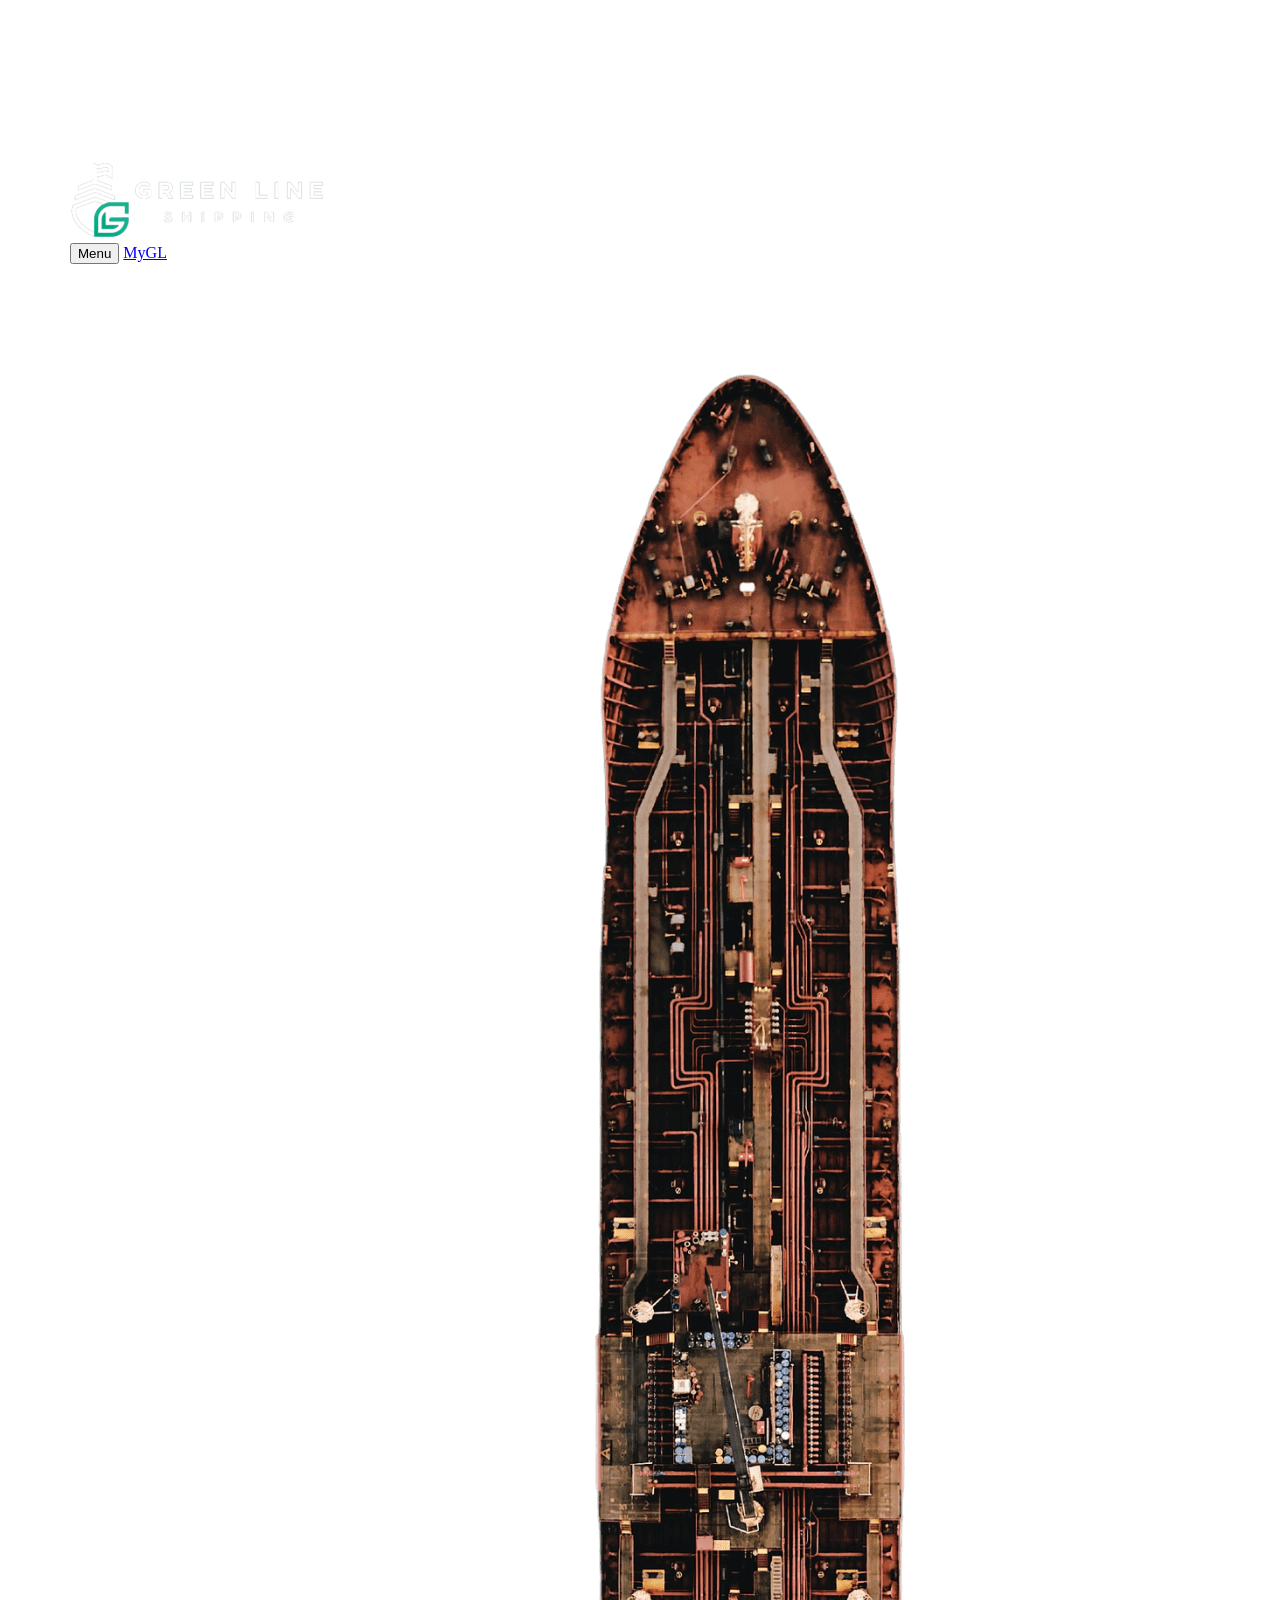
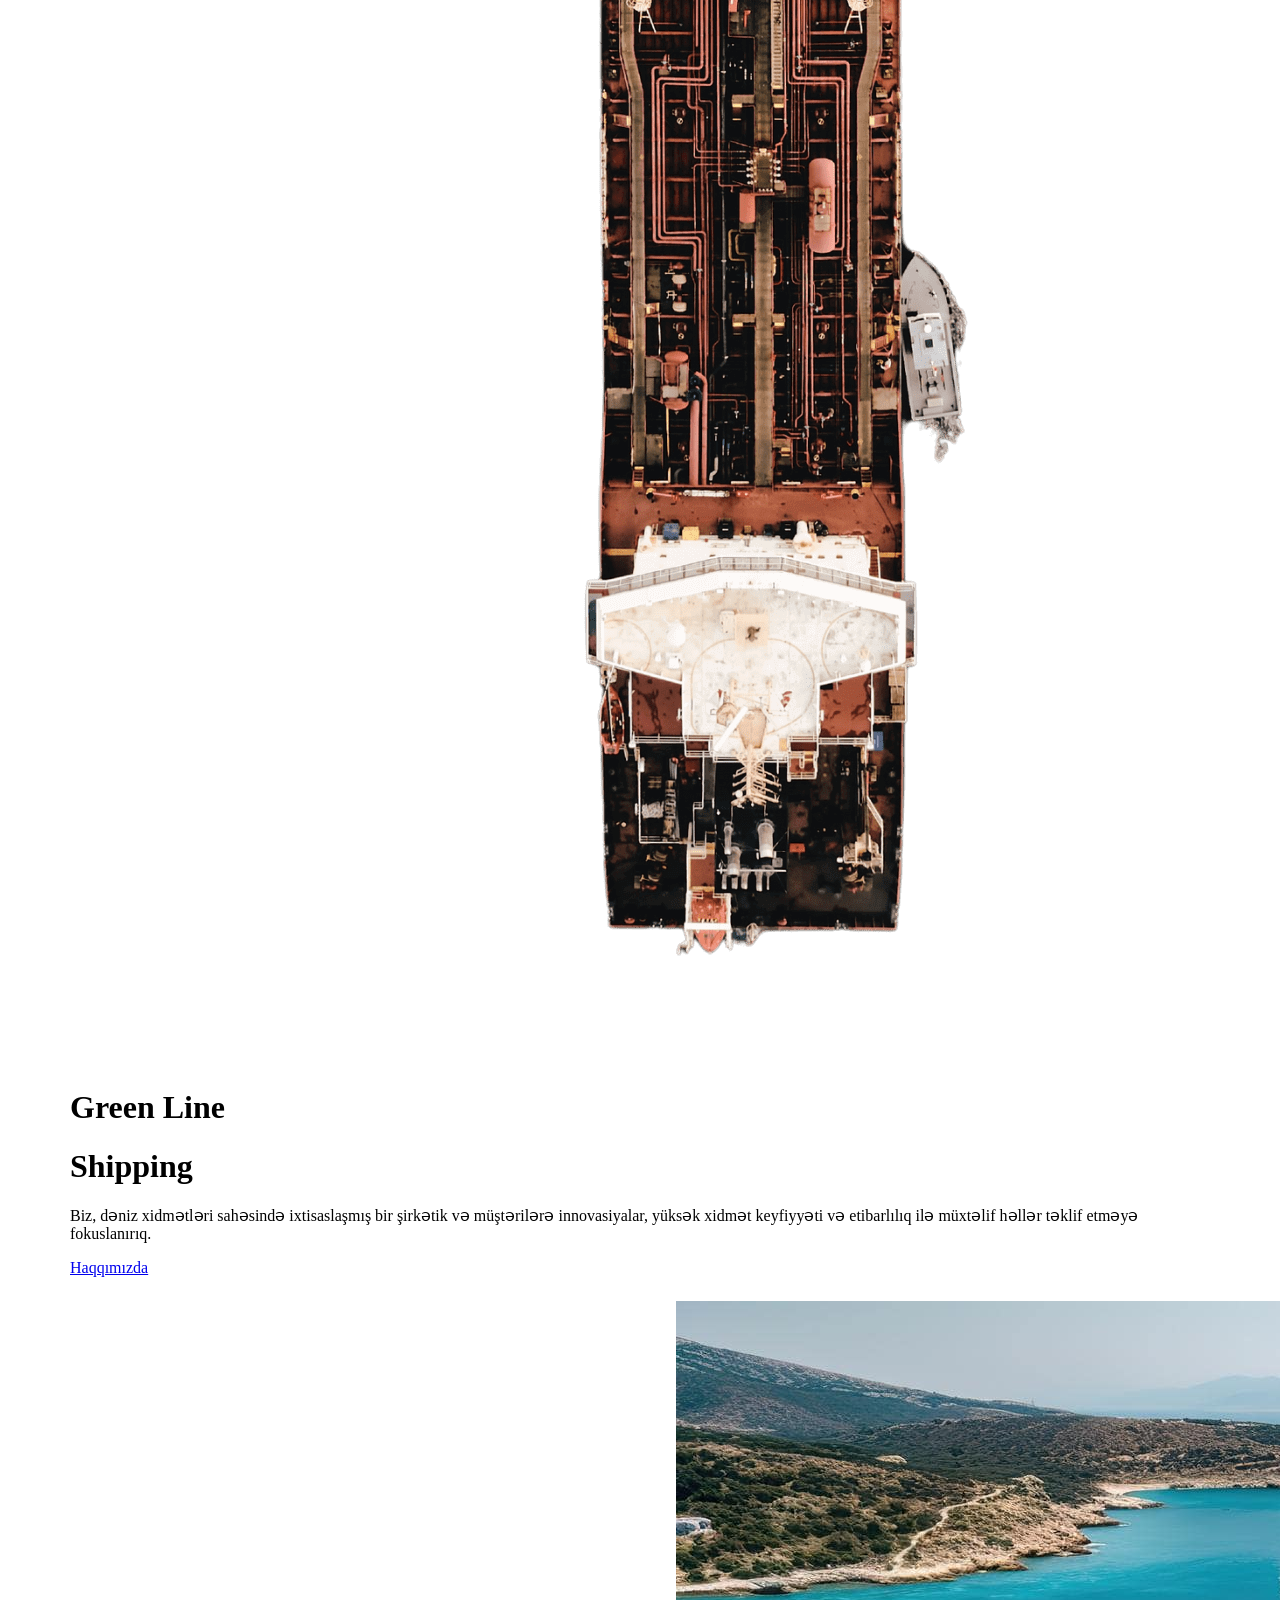
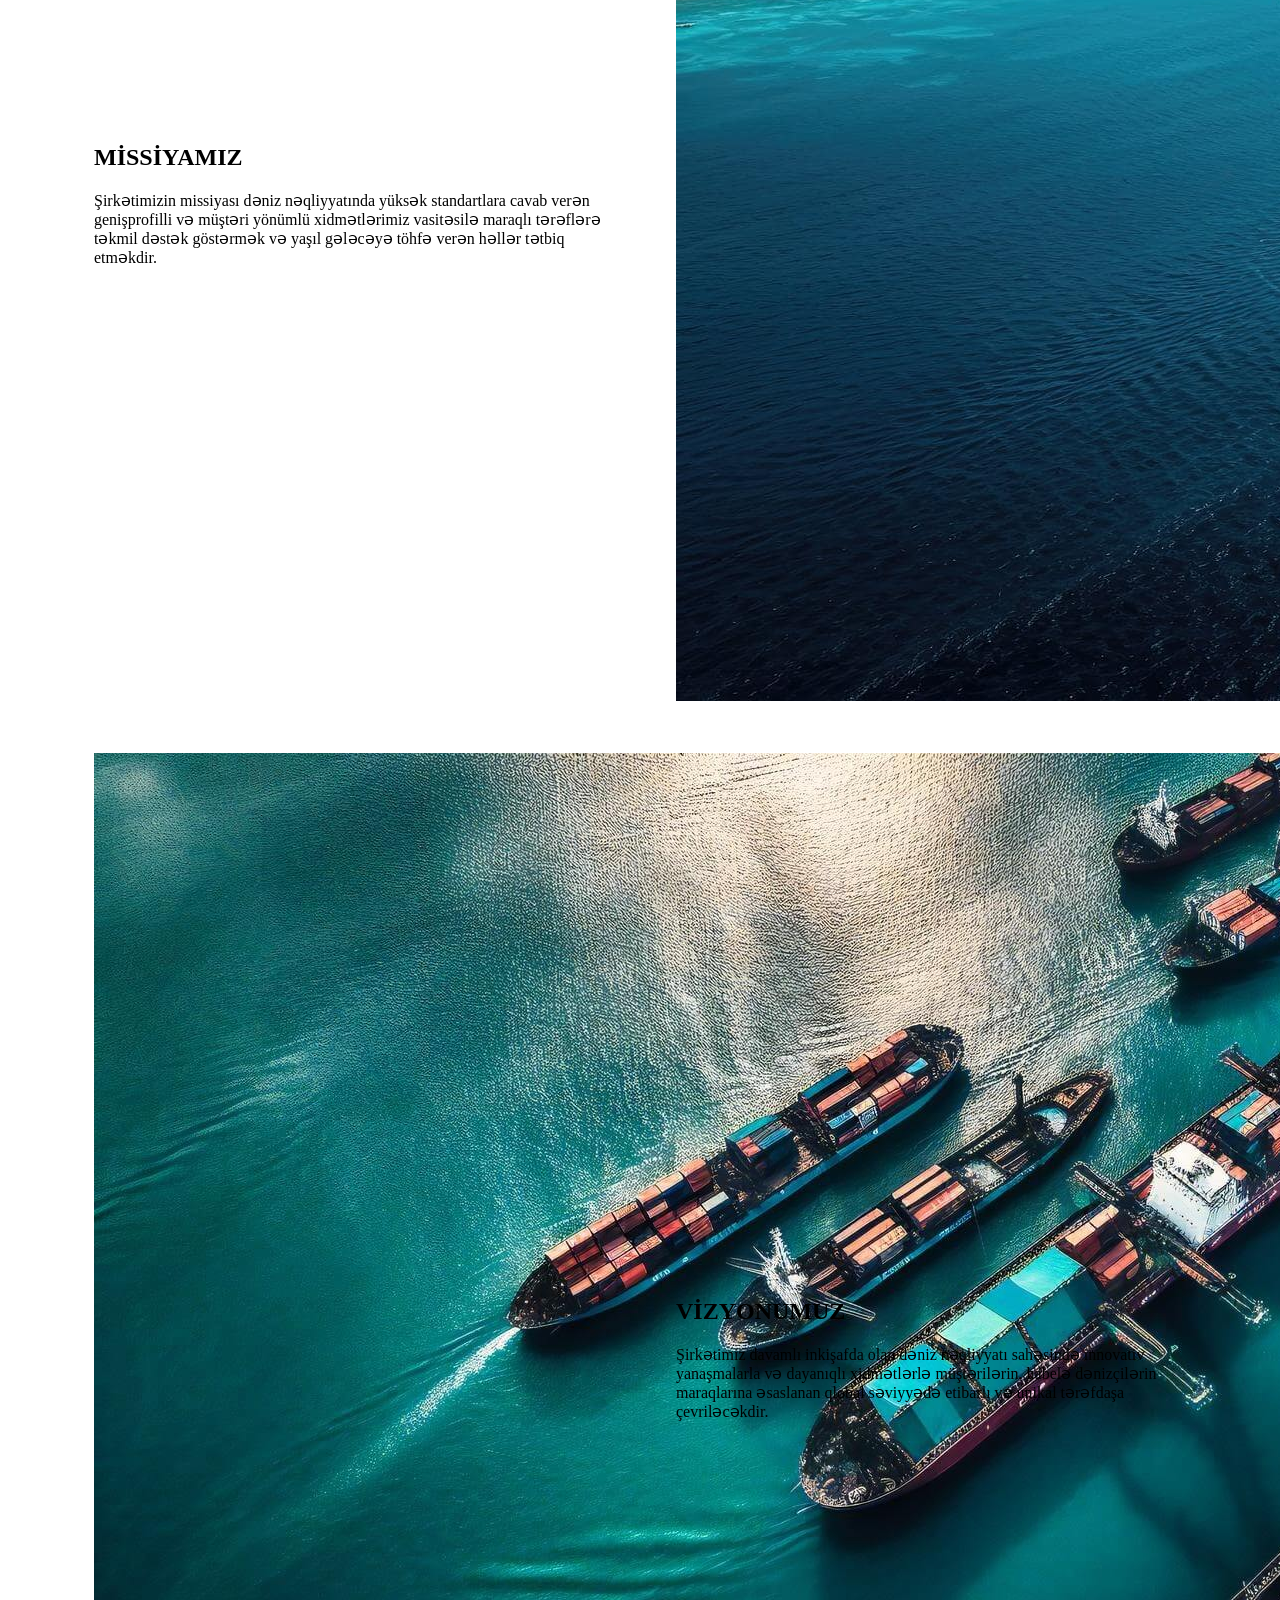
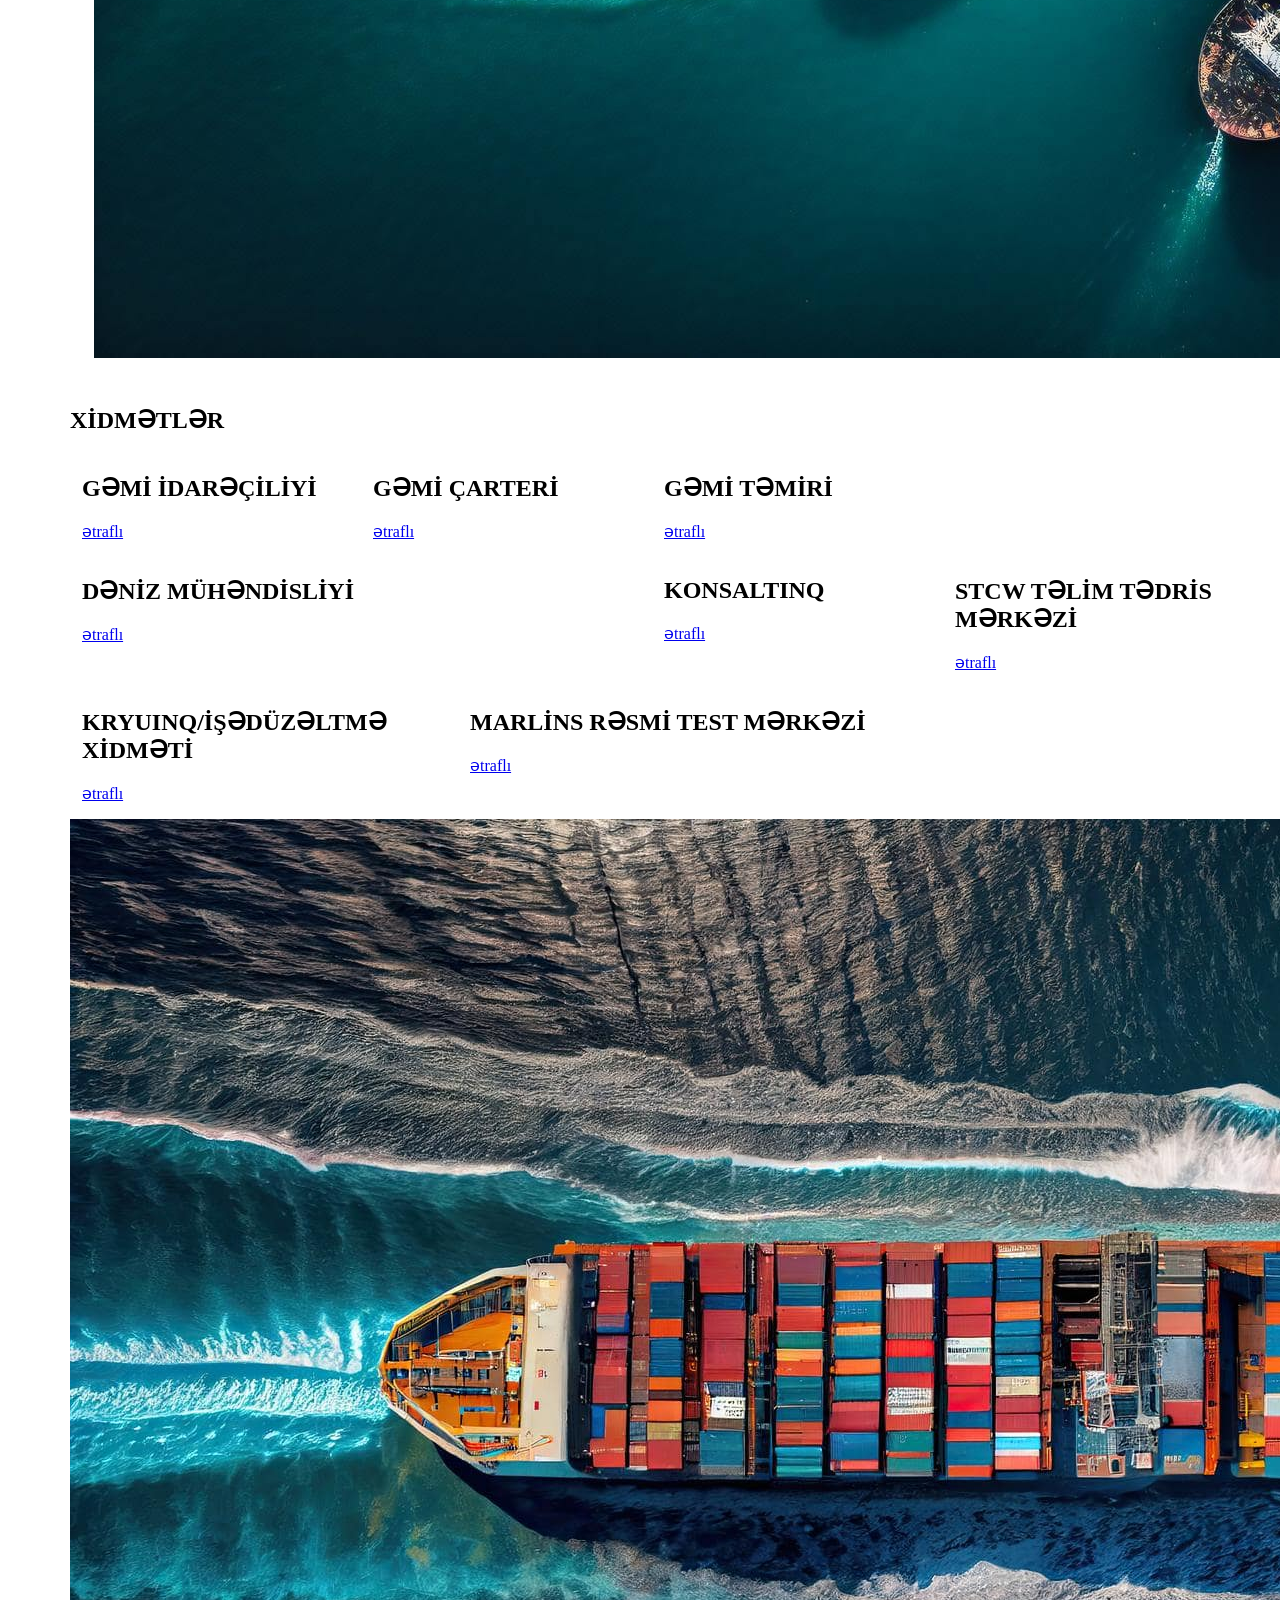
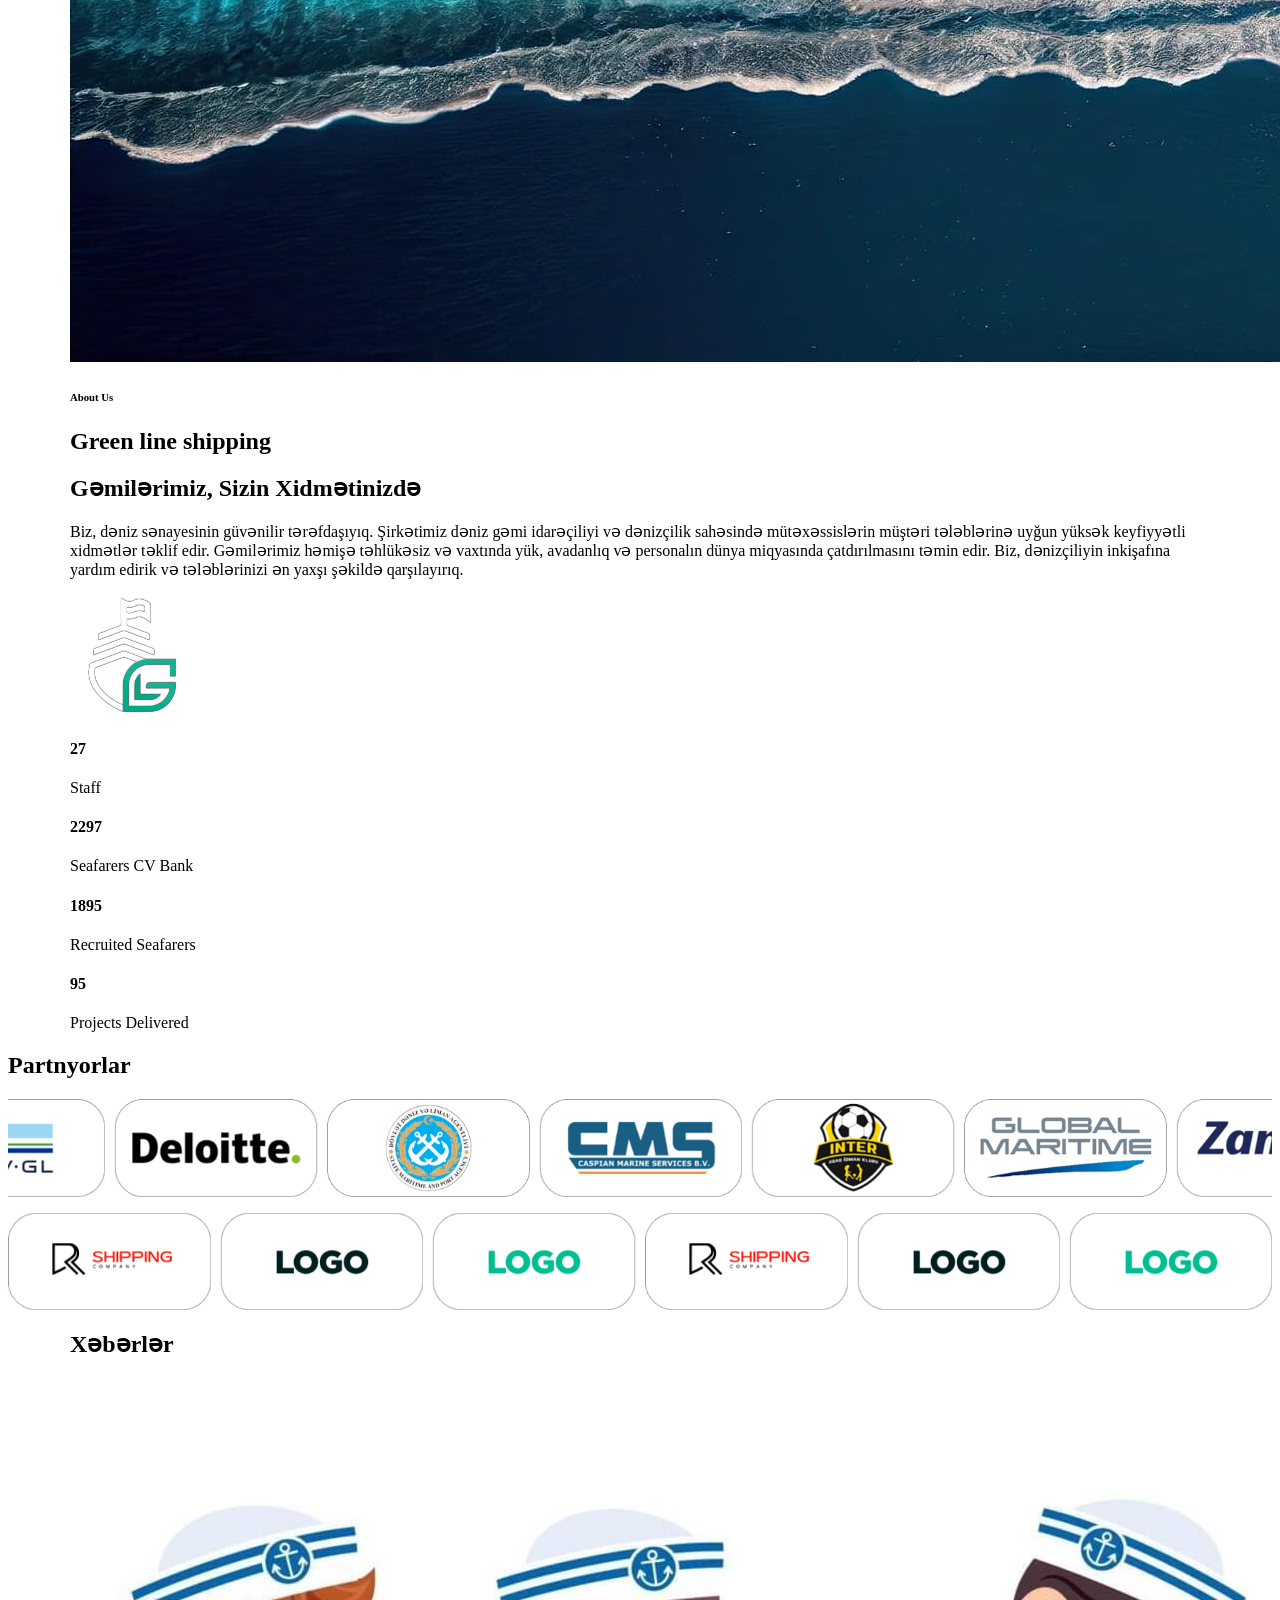
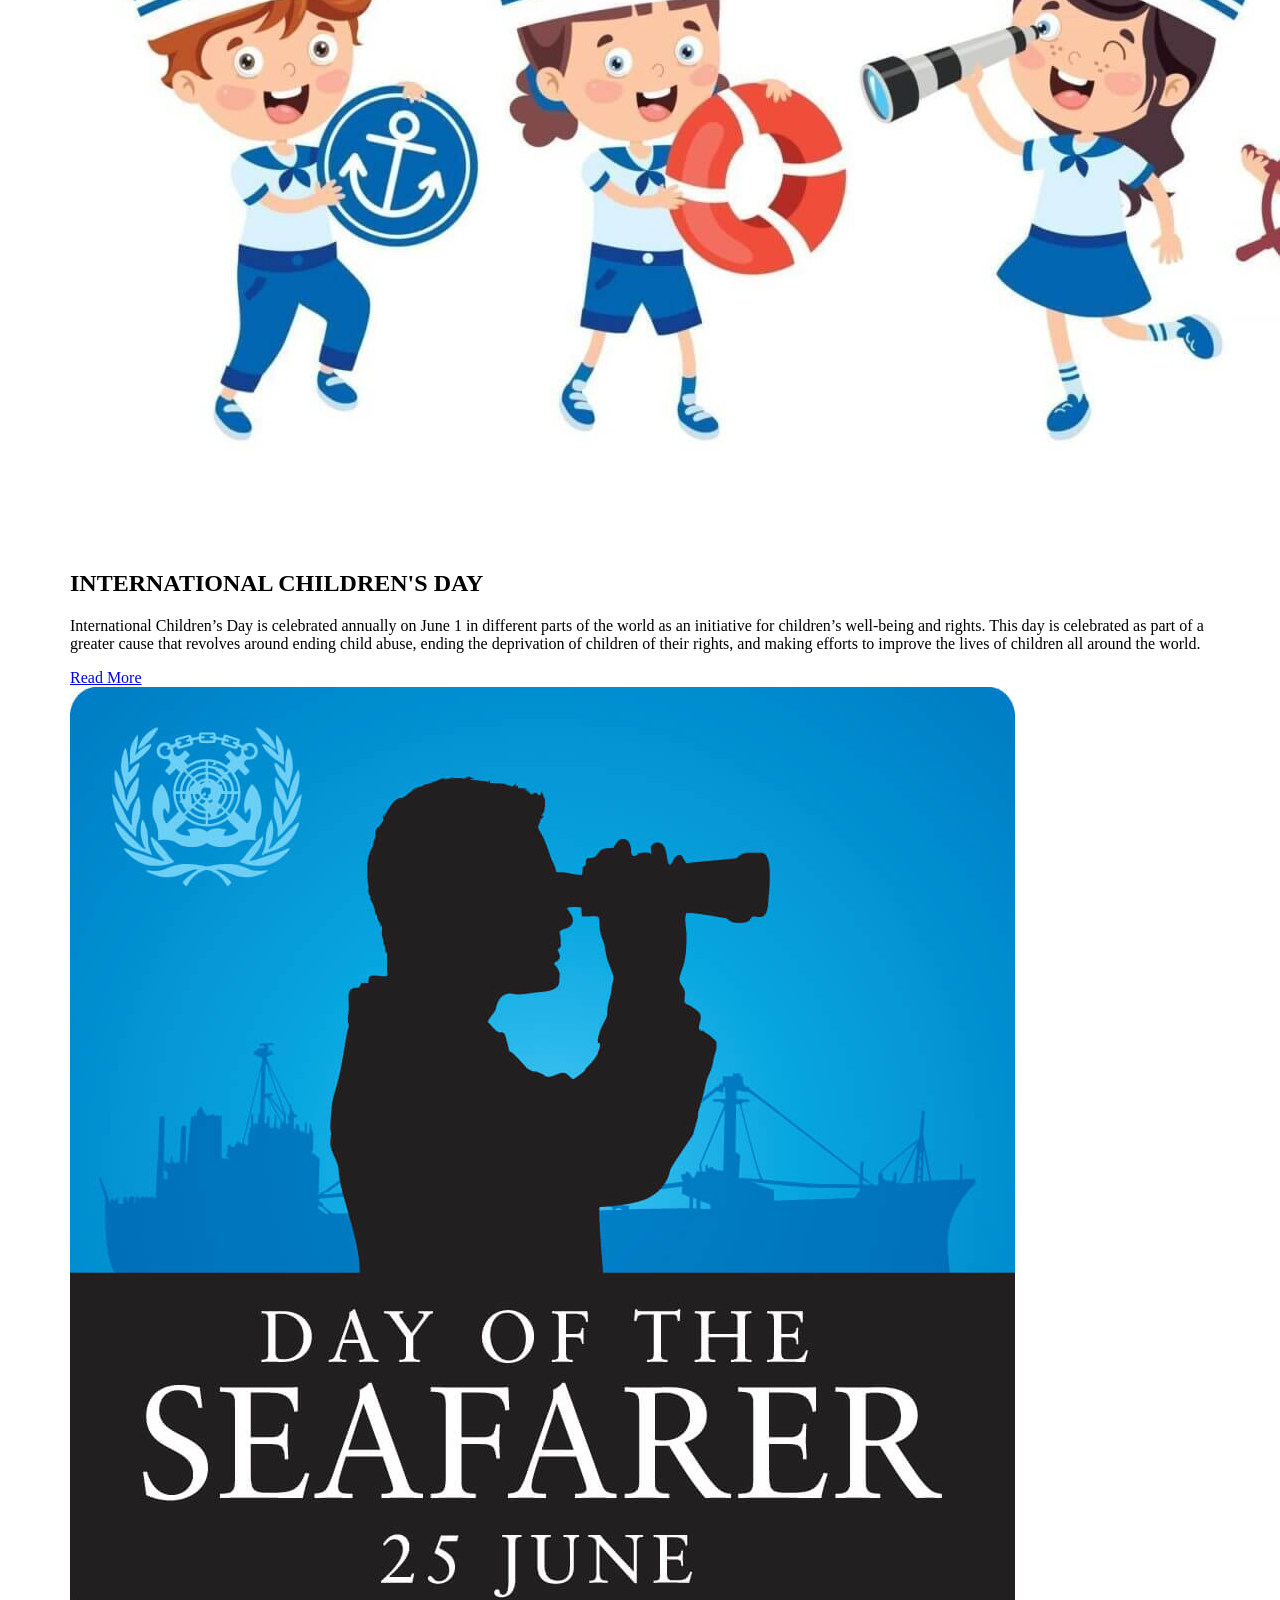
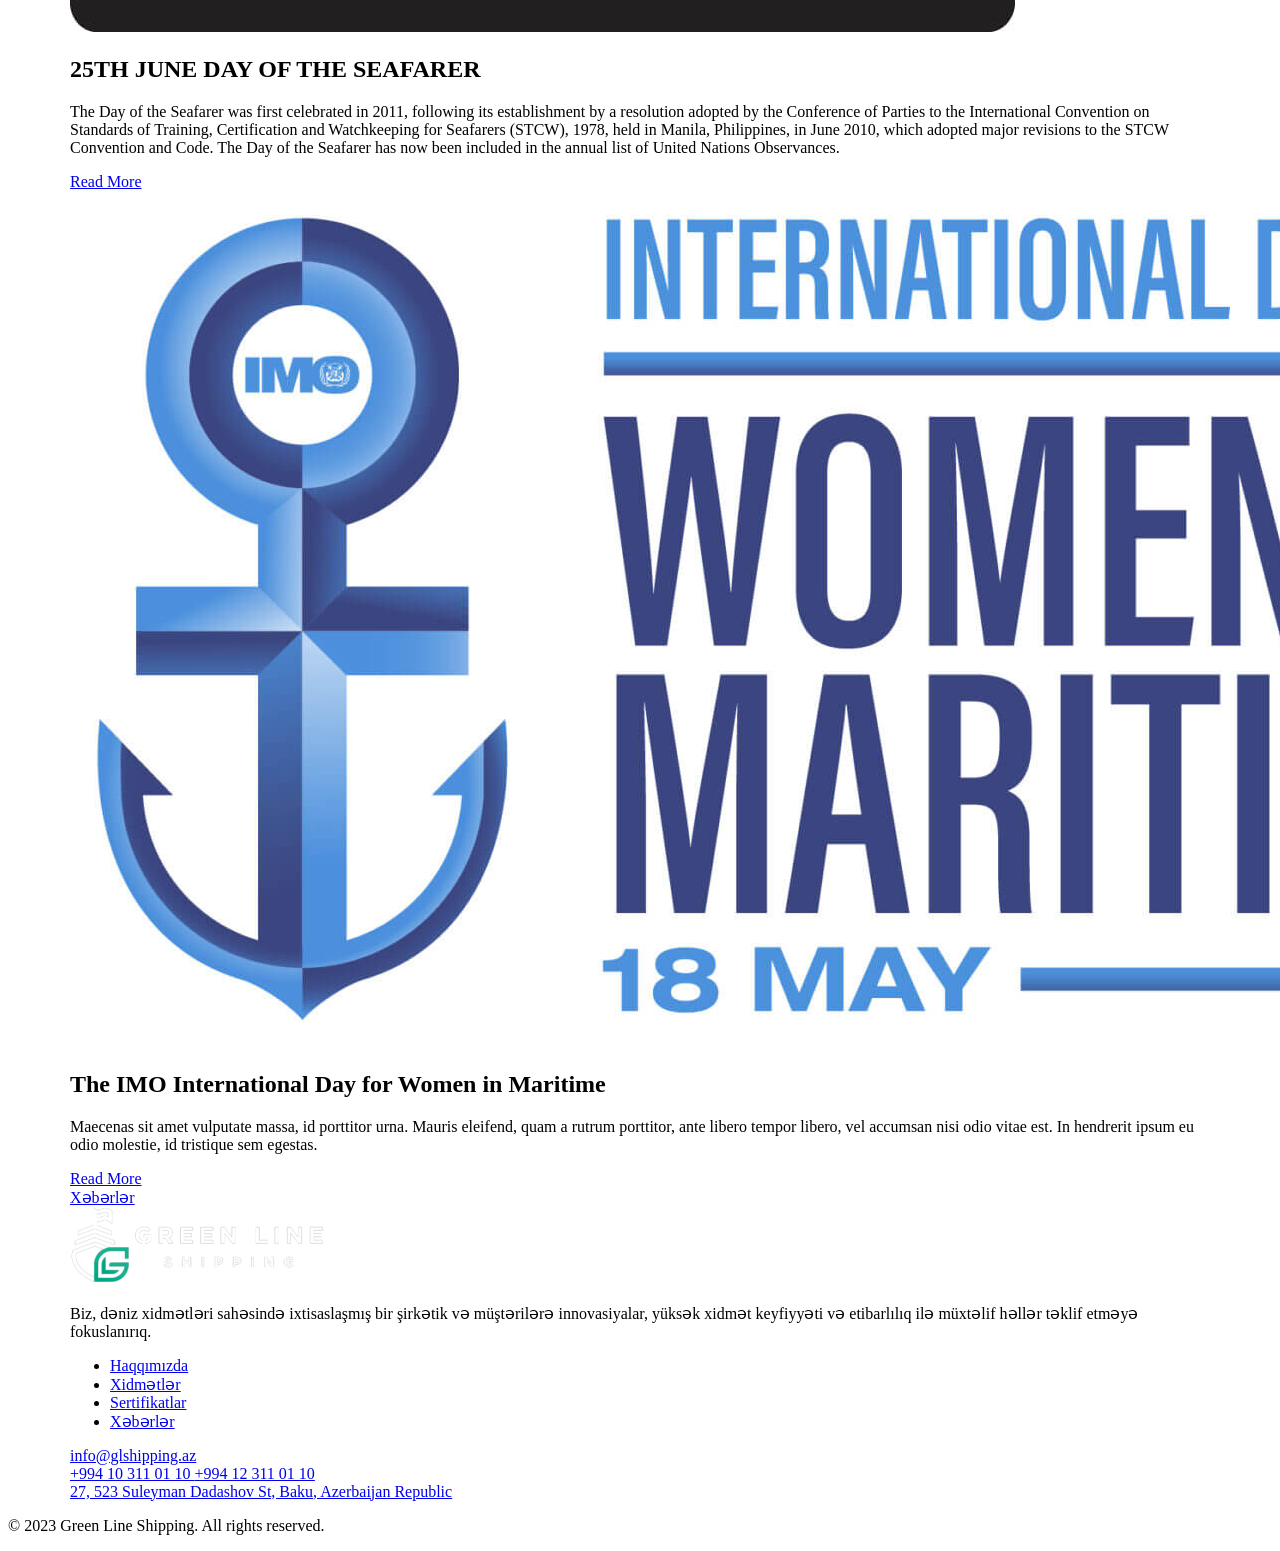
==== commit a247064c: "chore: update" ====
--- a/index.html
+++ b/index.html
@@ -2,510 +2,510 @@
 <html lang="en">
 
 <head>
-    <meta charset="UTF-8">
-    <meta name="viewport" content="width=device-width, initial-scale=1.0">
-    <meta name="title" content="Green Line Shipping AZ">
-    <meta name="description" content="Green Line Shipping dəniz nəqliyyatı sahəsində etibarlı, rəqabətqabiliyyətli və müştəri yönümlü xidmətlərin göstərilməsi məqsədilə təsis edilmişdir.">
-    <title>GLShipping.AZ - Main</title>
-    <link rel="shortcut icon" href="assets/content/img/favicon.ico" type="image/x-icon">
-    <link rel="stylesheet" href="assets/css/vendor.min.css">
-    <link rel="stylesheet" href="assets/css/style.css">
+  <meta charset="UTF-8">
+  <meta name="viewport" content="width=device-width, initial-scale=1.0">
+  <meta name="title" content="Green Line Shipping AZ">
+  <meta name="description" content="Green Line Shipping dəniz nəqliyyatı sahəsində etibarlı, rəqabətqabiliyyətli və müştəri yönümlü xidmətlərin göstərilməsi məqsədilə təsis edilmişdir.">
+  <title>GLShipping.AZ - Main</title>
+  <link rel="shortcut icon" href="assets/content/img/favicon.ico" type="image/x-icon">
+  <link rel="stylesheet" href="assets/css/vendor.min.css">
+  <link rel="stylesheet" href="assets/css/style.css">
 </head>
 
 <body>
-    <header class="header">
-        <div class="header__bg">
-            <div class="header__bg-overlay"></div>
-            <video src="assets/content/video/storm_waves.mp4" class="header__bg-video" autoplay loop muted></video>
-        </div>
-        <div class="container">
-            <nav class="navbar">
-                <div class="navbar__logo">
-                    <a href="index.html" class="navbar__logo-link">
-                        <img src="assets/content/img/logo.png" class="navbar__logo-img" alt="GL Logo">
-                    </a>
-                </div>
-                <div class="navbar__btn">
-                    <button type="button" class="navbar__btn-menu" id="navbar_menu_show">
-                        <i class="fa-solid fa-bars navbar__btn-menu-icon"></i>
-                        Menu
-                    </button>
-                    <a href="https://www.my.glshipping.az/" target="_blank" class="navbar__btn-auth">
-                        MyGL
-                        <i class="fas fa-arrow-up navbar__btn-auth-icon"></i>
-                    </a>
-                </div>
-            </nav>
-        </div>
-        <div class="navbar__menu">
-            <button class="navbar__menu-close" id="navbar_menu_close">
-                <i class="fa-solid fa-xmark navbar__menu-icon"></i>
-            </button>
-            <ul class="navbar__list">
-                <li class="navbar__item">
-                    <a href="index.html" class="navbar__link">Ana səhifə</a>
-                </li>
-                <li class="navbar__item">
-                    <a href="about.html" class="navbar__link">Haqqımızda</a>
-                </li>
-                <li class="navbar__item">
-                    <a href="services.html" class="navbar__link">Xidmətlər</a>
-                </li>
-                <li class="navbar__item">
-                    <a href="news.html" class="navbar__link">Xəbərlər</a>
-                </li>
+  <header class="header">
+    <div class="header__bg">
+      <div class="header__bg-overlay"></div>
+      <video src="assets/content/video/storm_waves.mp4" class="header__bg-video" autoplay loop muted></video>
+    </div>
+    <div class="container">
+      <nav class="navbar">
+        <div class="navbar__logo">
+          <a href="index.html" class="navbar__logo-link">
+            <img src="assets/content/img/logo.png" class="navbar__logo-img" alt="GL Logo">
+          </a>
+        </div>
+        <div class="navbar__btn">
+          <button type="button" class="navbar__btn-menu" id="navbar_menu_show">
+            <i class="fa-solid fa-bars navbar__btn-menu-icon"></i>
+            Menu
+          </button>
+          <a href="https://www.my.glshipping.az/" target="_blank" class="navbar__btn-auth">
+            MyGL
+            <i class="fas fa-arrow-up navbar__btn-auth-icon"></i>
+          </a>
+        </div>
+      </nav>
+    </div>
+    <div class="navbar__menu">
+      <button class="navbar__menu-close" id="navbar_menu_close">
+        <i class="fa-solid fa-xmark navbar__menu-icon"></i>
+      </button>
+      <ul class="navbar__list">
+        <li class="navbar__item">
+          <a href="index.html" class="navbar__link">Ana səhifə</a>
+        </li>
+        <li class="navbar__item">
+          <a href="about.html" class="navbar__link">Haqqımızda</a>
+        </li>
+        <li class="navbar__item">
+          <a href="services.html" class="navbar__link">Xidmətlər</a>
+        </li>
+        <li class="navbar__item">
+          <a href="news.html" class="navbar__link">Xəbərlər</a>
+        </li>
+      </ul>
+    </div>
+    <div class="container full-height">
+      <div class="header__main-content">
+        <div class="header__main-ship">
+          <img src="assets/content/img/ship_header.png" class="header__main-ship-img" alt="Ship">
+        </div>
+        <div class="header__main-text-block header__main-text-block--title">
+          <h1 class="header__main-text-title">Green Line</h1>
+          <h1 class="header__main-text-title">Shipping</h1>
+        </div>
+        <div class="header__main-text-block header__main-text-block--description">
+          <p class="header__main-text-description">
+            Biz, dəniz xidmətləri sahəsində ixtisaslaşmış bir şirkətik və müştərilərə
+            innovasiyalar, yüksək xidmət keyfiyyəti və etibarlılıq ilə müxtəlif həllər
+            təklif etməyə fokuslanırıq.
+          </p>
+          <a href="about.html" class="header__main-btn-link">
+            Haqqımızda
+            <i class="fas fa-arrow-up header__main-btn-icon"></i>
+          </a>
+        </div>
+      </div>
+    </div>
+  </header>
+  <main class="main">
+    <div class="container">
+      <section class="section">
+        <div class="about">
+          <div class="about__block">
+            <div class="container">
+              <div class="row">
+                <div class="col-12 col-sm-12 col-md-6 col-lg-6 p-4 d-flex flex-row align-items-center">
+                  <div class="about__block-text">
+                    <h1 class="about__title">MİSSİYAMIZ</h1>
+                    <p class="about__description">
+                      Şirkətimizin missiyası dəniz nəqliyyatında yüksək standartlara
+                      cavab verən genişprofilli və müştəri yönümlü xidmətlərimiz
+                      vasitəsilə maraqlı tərəflərə təkmil dəstək göstərmək və yaşıl
+                      gələcəyə töhfə verən həllər tətbiq etməkdir.
+                    </p>
+                  </div>
+                </div>
+                <div class="col-12 col-sm-12 col-md-6 col-lg-6 p-4">
+                  <div class="about__block-img">
+                    <img src="assets/content/img/ship1.jpg" class="about__img" alt="Ship1">
+                  </div>
+                </div>
+              </div>
+            </div>
+          </div>
+          <div class="about__block flex-row-reverse">
+            <div class="container">
+              <div class="row flex-row-reverse">
+                <div class="col-12 col-sm-12 col-md-6 col-lg-6 p-4 d-flex flex-row align-items-center">
+                  <div class="about__block-text">
+                    <h1 class="about__title">VİZYONUMUZ</h1>
+                    <p class="about__description">
+                      Şirkətimiz davamlı inkişafda olan dəniz nəqliyyatı sahəsində
+                      innovativ yanaşmalarla və dayanıqlı xidmətlərlə müştərilərin,
+                      habelə dənizçilərin maraqlarına əsaslanan qlobal səviyyədə
+                      etibarlı və unikal tərəfdaşa çevriləcəkdir.
+                    </p>
+                  </div>
+                </div>
+                <div class="col-12 col-sm-12 col-md-6 col-lg-6 p-4">
+                  <div class="about__block-img">
+                    <img src="assets/content/img/ship2.jpg" class="about__img" alt="Ship2">
+                  </div>
+                </div>
+              </div>
+            </div>
+          </div>
+        </div>
+      </section>
+    </div>
+    <div class="container">
+      <section class="section">
+        <div class="section__overlay-start"></div>
+        <h1 class="section__title">XİDMƏTLƏR</h1>
+        <div class="services">
+          <div class="container">
+            <div class="row">
+              <div class="col-12 col-sm-12 col-md-6 col-lg-3 mb-3">
+                <div class="services__block">
+                  <h1 class="services__title">GƏMİ İDARƏÇİLİYİ</h1>
+                  <a href="#" class="services__link">
+                    ətraflı
+                    <i class="fas fa-arrow-up services__link-icon"></i>
+                  </a>
+                </div>
+              </div>
+              <div class="col-12 col-sm-12 col-md-6 col-lg-3 mb-3">
+                <div class="services__block">
+                  <h1 class="services__title">GƏMİ ÇARTERİ</h1>
+                  <a href="#" class="services__link">
+                    ətraflı
+                    <i class="fas fa-arrow-up services__link-icon"></i>
+                  </a>
+                </div>
+              </div>
+              <div class="col-12 col-sm-12 col-md-12 col-lg-6 mb-3">
+                <div class="services__block services__block--selected">
+                  <h1 class="services__title">GƏMİ TƏMİRİ</h1>
+                  <a href="#" class="services__link">
+                    ətraflı
+                    <i class="fas fa-arrow-up services__link-icon"></i>
+                  </a>
+                </div>
+              </div>
+            </div>
+          </div>
+        </div>
+        <div class="services">
+          <div class="container">
+            <div class="row">
+              <div class="col-12 col-sm-12 col-md-6 col-lg-6 mb-3">
+                <div class="services__block services__block--selected">
+                  <h1 class="services__title">DƏNİZ MÜHƏNDİSLİYİ</h1>
+                  <a href="#" class="services__link">
+                    ətraflı
+                    <i class="fas fa-arrow-up services__link-icon"></i>
+                  </a>
+                </div>
+              </div>
+              <div class="col-12 col-sm-12 col-md-6 col-lg-3 mb-3">
+                <div class="services__block">
+                  <h1 class="services__title">KONSALTINQ</h1>
+                  <a href="#" class="services__link">
+                    ətraflı
+                    <i class="fas fa-arrow-up services__link-icon"></i>
+                  </a>
+                </div>
+              </div>
+              <div class="col-12 col-sm-12 col-md-12 col-lg-3 mb-3">
+                <div class="services__block">
+                  <h1 class="services__title">STCW TƏLİM TƏDRİS MƏRKƏZİ</h1>
+                  <a href="#" class="services__link">
+                    ətraflı
+                    <i class="fas fa-arrow-up services__link-icon"></i>
+                  </a>
+                </div>
+              </div>
+            </div>
+          </div>
+        </div>
+        <div class="services">
+          <div class="container">
+            <div class="row">
+              <div class="col-12 col-sm-12 col-md-12 col-lg-4 mb-3">
+                <div class="services__block services__block--selected">
+                  <h1 class="services__title">KRYUINQ/İŞƏDÜZƏLTMƏ XİDMƏTİ</h1>
+                  <a href="#" class="services__link">
+                    ətraflı
+                    <i class="fas fa-arrow-up services__link-icon"></i>
+                  </a>
+                </div>
+              </div>
+              <div class="col-12 col-sm-12 col-md-12 col-lg-8 mb-3">
+                <div class="services__block services__block--selected">
+                  <h1 class="services__title">MARLİNS RƏSMİ TEST MƏRKƏZİ</h1>
+                  <a href="#" class="services__link">
+                    ətraflı
+                    <i class="fas fa-arrow-up services__link-icon"></i>
+                  </a>
+                </div>
+              </div>
+            </div>
+          </div>
+        </div>
+      </section>
+    </div>
+    <div class="container">
+      <section class="section">
+        <div class="section__overlay-end"></div>
+        <div class="about-us">
+          <div class="about-us__absolute">
+            <img src="assets/content/img/ship3.jpg" class="about-us__absolute-img" alt="Absolute Img">
+          </div>
+          <div class="about-us__block-text">
+            <h6 class="about-us__category">About Us</h6>
+            <h1 class="about-us__title-brand">Green line shipping</h1>
+            <h1 class="about-us__title">Gəmilərimiz, Sizin Xidmətinizdə</h1>
+            <p class="about-us__description">
+              Biz, dəniz sənayesinin güvənilir tərəfdaşıyıq. Şirkətimiz dəniz
+              gəmi idarəçiliyi və dənizçilik sahəsində mütəxəssislərin müştəri
+              tələblərinə uyğun yüksək keyfiyyətli xidmətlər təklif edir. Gəmilərimiz
+              həmişə təhlükəsiz və vaxtında yük, avadanlıq və personalın dünya
+              miqyasında çatdırılmasını təmin edir. Biz, dənizçiliyin inkişafına
+              yardım edirik və tələblərinizi ən yaxşı şəkildə qarşılayırıq.
+            </p>
+            <div class="about-us__logo">
+              <img src="assets/content/img/logo_small.png" class="about-us__logo-img" alt="About Us">
+            </div>
+            <div class="about-us__stats-block">
+              <div class="about-us__stats">
+                <h4 class="about-us__stats-num" data-counter="35">35</h4>
+                <p class="about-us__stats-title">Staff</p>
+              </div>
+              <div class="about-us__stats">
+                <h4 class="about-us__stats-num" data-counter="3000">3000</h4>
+                <p class="about-us__stats-title">Seafarers CV Bank</p>
+              </div>
+              <div class="about-us__stats">
+                <h4 class="about-us__stats-num" data-counter="2500">2500</h4>
+                <p class="about-us__stats-title">Recruited Seafarers</p>
+              </div>
+              <div class="about-us__stats">
+                <h4 class="about-us__stats-num" data-counter="125">125</h4>
+                <p class="about-us__stats-title">Projects Delivered</p>
+              </div>
+            </div>
+          </div>
+        </div>
+      </section>
+    </div>
+    <section class="section-white">
+      <h1 class="section-white__title">Partnyorlar</h1>
+      <div class="owl-carousel mb-3" id="partners_carousel_i">
+        <div class="item">
+          <img src="assets/content/img/partners/sponsor_1.png" alt="Sponsor_1">
+        </div>
+        <div class="item">
+          <img src="assets/content/img/partners/sponsor_2.png" alt="Sponsor_2">
+        </div>
+        <div class="item">
+          <img src="assets/content/img/partners/sponsor_3.png" alt="Sponsor_3">
+        </div>
+        <div class="item">
+          <img src="assets/content/img/partners/sponsor_4.png" alt="Sponsor_4">
+        </div>
+        <div class="item">
+          <img src="assets/content/img/partners/sponsor_5.png" alt="Sponsor_5">
+        </div>
+        <div class="item">
+          <img src="assets/content/img/partners/sponsor_6.png" alt="Sponsor_6">
+        </div>
+        <div class="item">
+          <img src="assets/content/img/partners/sponsor_7.png" alt="Sponsor_7">
+        </div>
+        <div class="item">
+          <img src="assets/content/img/partners/sponsor_8.png" alt="Sponsor_8">
+        </div>
+        <div class="item">
+          <img src="assets/content/img/partners/sponsor_9.png" alt="Sponsor_9">
+        </div>
+        <div class="item">
+          <img src="assets/content/img/partners/sponsor_10.png" alt="Sponsor_10">
+        </div>
+        <div class="item">
+          <img src="assets/content/img/partners/sponsor_11.png" alt="Sponsor_11">
+        </div>
+        <div class="item">
+          <img src="assets/content/img/partners/sponsor_12.png" alt="Sponsor_12">
+        </div>
+        <div class="item">
+          <img src="assets/content/img/partners/sponsor_13.png" alt="Sponsor_13">
+        </div>
+        <div class="item">
+          <img src="assets/content/img/partners/sponsor_14.png" alt="Sponsor_14">
+        </div>
+        <div class="item">
+          <img src="assets/content/img/partners/sponsor_15.png" alt="Sponsor_15">
+        </div>
+        <div class="item">
+          <img src="assets/content/img/partners/sponsor_16.png" alt="Sponsor_16">
+        </div>
+        <div class="item">
+          <img src="assets/content/img/partners/sponsor_17.png" alt="Sponsor_17">
+        </div>
+        <div class="item">
+          <img src="assets/content/img/partners/sponsor_18.png" alt="Sponsor_18">
+        </div>
+        <div class="item">
+          <img src="assets/content/img/partners/sponsor_19.png" alt="Sponsor_19">
+        </div>
+      </div>
+      <div class="owl-carousel" id="partners_carousel_ii">
+        <div class="item">
+          <img src="assets/content/img/partners/logo_1.png" alt="Logo1">
+        </div>
+        <div class="item">
+          <img src="assets/content/img/partners/rrshipping.png" alt="RRShipping">
+        </div>
+        <div class="item">
+          <img src="assets/content/img/partners/logo_2.png" alt="Logo2">
+        </div>
+      </div>
+    </section>
+  </main>
+  <footer class="footer">
+    <div class="container">
+      <section class="section">
+        <h1 class="section__title">Xəbərlər</h1>
+        <div class="news">
+          <div class="news__block">
+            <div class="news__img-block">
+              <img src="assets/content/img/news/news2.jpg" class="news__img" alt="News">
+            </div>
+            <div class="news__content">
+              <h1 class="news__title">
+                INTERNATIONAL CHILDREN'S DAY
+              </h1>
+              <p class="news__description">
+                International Children’s Day is celebrated annually on June 1 in
+                different parts of the world as an initiative for children’s
+                well-being and rights. This day is celebrated as part of a
+                greater cause that revolves around ending child abuse, ending
+                the deprivation of children of their rights, and making efforts
+                to improve the lives of children all around the world.
+              </p>
+              <a href="news_detail.html" class="news__read-more">
+                Read More
+                <i class="fas fa-arrow-up news__read-more-icon"></i>
+              </a>
+            </div>
+          </div>
+          <div class="news__block">
+            <div class="news__img-block">
+              <img src="assets/content/img/news/news1.jpg" class="news__img" alt="News">
+            </div>
+            <div class="news__content">
+              <h1 class="news__title">
+                25TH JUNE DAY OF THE SEAFARER
+              </h1>
+              <p class="news__description">
+                The Day of the Seafarer was first celebrated in 2011, following
+                its establishment by a resolution adopted by the Conference
+                of Parties to the International Convention on Standards of Training,
+                Certification and Watchkeeping for Seafarers (STCW), 1978, held in
+                Manila, Philippines, in June 2010, which adopted major
+                revisions to the STCW Convention and Code.
+                The Day of the Seafarer has now been included in the annual
+                list of United Nations Observances.
+              </p>
+              <a href="news_detail.html" class="news__read-more">
+                Read More
+                <i class="fas fa-arrow-up news__read-more-icon"></i>
+              </a>
+            </div>
+          </div>
+          <div class="news__block">
+            <div class="news__img-block">
+              <img src="assets/content/img/news/news3.jpg" class="news__img" alt="News">
+            </div>
+            <div class="news__content">
+              <h1 class="news__title">
+                The IMO International Day for Women in Maritime
+              </h1>
+              <p class="news__description">
+                Maecenas sit amet vulputate massa, id porttitor urna.
+                Mauris eleifend, quam a rutrum porttitor, ante libero
+                tempor libero, vel accumsan nisi odio vitae est.
+                In hendrerit ipsum eu odio molestie, id tristique sem egestas.
+              </p>
+              <a href="news_detail.html" class="news__read-more">
+                Read More
+                <i class="fas fa-arrow-up news__read-more-icon"></i>
+              </a>
+            </div>
+          </div>
+        </div>
+        <a href="news.html" class="news__link">
+          Xəbərlər
+          <i class="fas fa-arrow-up news__link-icon"></i>
+        </a>
+      </section>
+    </div>
+    <div class="container">
+      <div class="footer__body">
+        <div class="footer__about">
+          <a href="index.html" class="footer__about-img-link">
+            <div class="footer__about-img-block">
+              <img src="assets/content/img/logo.png" class="footer__about-img" alt="GL Logo">
+            </div>
+          </a>
+          <div class="footer__about-text-block">
+            <p class="footer__about-text">
+              Biz, dəniz xidmətləri sahəsində ixtisaslaşmış bir şirkətik
+              və müştərilərə innovasiyalar, yüksək xidmət keyfiyyəti və
+              etibarlılıq ilə müxtəlif həllər təklif etməyə fokuslanırıq.
+            </p>
+          </div>
+        </div>
+        <div class="footer__navigation">
+          <div class="footer__social">
+            <a href="#" class="social__link">
+              <i class="fab fa-instagram"></i>
+            </a>
+            <a href="#" class="social__link">
+              <i class="fab fa-facebook-f"></i>
+            </a>
+            <a href="#" class="social__link">
+              <i class="fab fa-twitter"></i>
+            </a>
+          </div>
+          <div class="footer__nav">
+            <ul class="nav__list">
+              <li class="nav__item">
+                <a href="about.html" class="nav__link">Haqqımızda</a>
+              </li>
+              <li class="nav__item">
+                <a href="services.html" class="nav__link">Xidmətlər</a>
+              </li>
+              <li class="nav__item">
+                <a href="about.html" class="nav__link">Sertifikatlar</a>
+              </li>
+              <li class="nav__item">
+                <a href="index.html" class="nav__link">Xəbərlər</a>
+              </li>
             </ul>
-        </div>
-        <div class="container full-height">
-            <div class="header__main-content">
-                <div class="header__main-ship">
-                    <img src="assets/content/img/ship_header.png" class="header__main-ship-img" alt="Ship">
-                </div>
-                <div class="header__main-text-block header__main-text-block--title">
-                    <h1 class="header__main-text-title">Green Line</h1>
-                    <h1 class="header__main-text-title">Shipping</h1>
-                </div>
-                <div class="header__main-text-block header__main-text-block--description">
-                    <p class="header__main-text-description">
-                        Biz, dəniz xidmətləri sahəsində ixtisaslaşmış bir şirkətik və müştərilərə
-                        innovasiyalar, yüksək xidmət keyfiyyəti və etibarlılıq ilə müxtəlif həllər
-                        təklif etməyə fokuslanırıq.
-                    </p>
-                    <a href="about.html" class="header__main-btn-link">
-                        Haqqımızda
-                        <i class="fas fa-arrow-up header__main-btn-icon"></i>
-                    </a>
-                </div>
-            </div>
-        </div>
-    </header>
-    <main class="main">
-        <div class="container">
-            <section class="section">
-                <div class="about">
-                    <div class="about__block">
-                        <div class="container">
-                            <div class="row">
-                                <div class="col-12 col-sm-12 col-md-6 col-lg-6 p-4 d-flex flex-row align-items-center">
-                                    <div class="about__block-text">
-                                        <h1 class="about__title">MİSSİYAMIZ</h1>
-                                        <p class="about__description">
-                                            Şirkətimizin missiyası dəniz nəqliyyatında yüksək standartlara
-                                            cavab verən genişprofilli və müştəri yönümlü xidmətlərimiz
-                                            vasitəsilə maraqlı tərəflərə təkmil dəstək göstərmək və yaşıl
-                                            gələcəyə töhfə verən həllər tətbiq etməkdir.
-                                        </p>
-                                    </div>
-                                </div>
-                                <div class="col-12 col-sm-12 col-md-6 col-lg-6 p-4">
-                                    <div class="about__block-img">
-                                        <img src="assets/content/img/ship1.jpg" class="about__img" alt="Ship1">
-                                    </div>
-                                </div>
-                            </div>
-                        </div>
-                    </div>
-                    <div class="about__block flex-row-reverse">
-                        <div class="container">
-                            <div class="row flex-row-reverse">
-                                <div class="col-12 col-sm-12 col-md-6 col-lg-6 p-4 d-flex flex-row align-items-center">
-                                    <div class="about__block-text">
-                                        <h1 class="about__title">VİZYONUMUZ</h1>
-                                        <p class="about__description">
-                                            Şirkətimiz davamlı inkişafda olan dəniz nəqliyyatı sahəsində
-                                            innovativ yanaşmalarla və dayanıqlı xidmətlərlə müştərilərin,
-                                            habelə dənizçilərin maraqlarına əsaslanan qlobal səviyyədə
-                                            etibarlı və unikal tərəfdaşa çevriləcəkdir.
-                                        </p>
-                                    </div>
-                                </div>
-                                <div class="col-12 col-sm-12 col-md-6 col-lg-6 p-4">
-                                    <div class="about__block-img">
-                                        <img src="assets/content/img/ship2.jpg" class="about__img" alt="Ship2">
-                                    </div>
-                                </div>
-                            </div>
-                        </div>
-                    </div>
-                </div>
-            </section>
-        </div>
-        <div class="container">
-            <section class="section">
-                <div class="section__overlay-start"></div>
-                <h1 class="section__title">XİDMƏTLƏR</h1>
-                <div class="services">
-                    <div class="container">
-                        <div class="row">
-                            <div class="col-12 col-sm-12 col-md-6 col-lg-3 mb-3">
-                                <div class="services__block">
-                                    <h1 class="services__title">GƏMİ İDARƏÇİLİYİ</h1>
-                                    <a href="#" class="services__link">
-                                        ətraflı
-                                        <i class="fas fa-arrow-up services__link-icon"></i>
-                                    </a>
-                                </div>
-                            </div>
-                            <div class="col-12 col-sm-12 col-md-6 col-lg-3 mb-3">
-                                <div class="services__block">
-                                    <h1 class="services__title">GƏMİ ÇARTERİ</h1>
-                                    <a href="#" class="services__link">
-                                        ətraflı
-                                        <i class="fas fa-arrow-up services__link-icon"></i>
-                                    </a>
-                                </div>
-                            </div>
-                            <div class="col-12 col-sm-12 col-md-12 col-lg-6 mb-3">
-                                <div class="services__block services__block--selected">
-                                    <h1 class="services__title">GƏMİ TƏMİRİ</h1>
-                                    <a href="#" class="services__link">
-                                        ətraflı
-                                        <i class="fas fa-arrow-up services__link-icon"></i>
-                                    </a>
-                                </div>
-                            </div>
-                        </div>
-                    </div>
-                </div>
-                <div class="services">
-                    <div class="container">
-                        <div class="row">
-                            <div class="col-12 col-sm-12 col-md-6 col-lg-6 mb-3">
-                                <div class="services__block services__block--selected">
-                                    <h1 class="services__title">DƏNİZ MÜHƏNDİSLİYİ</h1>
-                                    <a href="#" class="services__link">
-                                        ətraflı
-                                        <i class="fas fa-arrow-up services__link-icon"></i>
-                                    </a>
-                                </div>
-                            </div>
-                            <div class="col-12 col-sm-12 col-md-6 col-lg-3 mb-3">
-                                <div class="services__block">
-                                    <h1 class="services__title">KONSALTINQ</h1>
-                                    <a href="#" class="services__link">
-                                        ətraflı
-                                        <i class="fas fa-arrow-up services__link-icon"></i>
-                                    </a>
-                                </div>
-                            </div>
-                            <div class="col-12 col-sm-12 col-md-12 col-lg-3 mb-3">
-                                <div class="services__block">
-                                    <h1 class="services__title">STCW TƏLİM TƏDRİS MƏRKƏZİ</h1>
-                                    <a href="#" class="services__link">
-                                        ətraflı
-                                        <i class="fas fa-arrow-up services__link-icon"></i>
-                                    </a>
-                                </div>
-                            </div>
-                        </div>
-                    </div>
-                </div>
-                <div class="services">
-                    <div class="container">
-                        <div class="row">
-                            <div class="col-12 col-sm-12 col-md-12 col-lg-4 mb-3">
-                                <div class="services__block services__block--selected">
-                                    <h1 class="services__title">KRYUINQ/İŞƏDÜZƏLTMƏ XİDMƏTİ</h1>
-                                    <a href="#" class="services__link">
-                                        ətraflı
-                                        <i class="fas fa-arrow-up services__link-icon"></i>
-                                    </a>
-                                </div>
-                            </div>
-                            <div class="col-12 col-sm-12 col-md-12 col-lg-8 mb-3">
-                                <div class="services__block services__block--selected">
-                                    <h1 class="services__title">MARLİNS RƏSMİ TEST MƏRKƏZİ</h1>
-                                    <a href="#" class="services__link">
-                                        ətraflı
-                                        <i class="fas fa-arrow-up services__link-icon"></i>
-                                    </a>
-                                </div>
-                            </div>
-                        </div>
-                    </div>
-                </div>
-            </section>
-        </div>
-        <div class="container">
-            <section class="section">
-                <div class="section__overlay-end"></div>
-                <div class="about-us">
-                    <div class="about-us__absolute">
-                        <img src="assets/content/img/ship3.jpg" class="about-us__absolute-img" alt="Absolute Img">
-                    </div>
-                    <div class="about-us__block-text">
-                        <h6 class="about-us__category">About Us</h6>
-                        <h1 class="about-us__title-brand">Green line shipping</h1>
-                        <h1 class="about-us__title">Gəmilərimiz, Sizin Xidmətinizdə</h1>
-                        <p class="about-us__description">
-                            Biz, dəniz sənayesinin güvənilir tərəfdaşıyıq. Şirkətimiz dəniz
-                            gəmi idarəçiliyi və dənizçilik sahəsində mütəxəssislərin müştəri
-                            tələblərinə uyğun yüksək keyfiyyətli xidmətlər təklif edir. Gəmilərimiz
-                            həmişə təhlükəsiz və vaxtında yük, avadanlıq və personalın dünya
-                            miqyasında çatdırılmasını təmin edir. Biz, dənizçiliyin inkişafına
-                            yardım edirik və tələblərinizi ən yaxşı şəkildə qarşılayırıq.
-                        </p>
-                        <div class="about-us__logo">
-                            <img src="assets/content/img/logo_small.png" class="about-us__logo-img" alt="About Us">
-                        </div>
-                        <div class="about-us__stats-block">
-                            <div class="about-us__stats">
-                                <h4 class="about-us__stats-num" data-counter="35">35</h4>
-                                <p class="about-us__stats-title">Staff</p>
-                            </div>
-                            <div class="about-us__stats">
-                                <h4 class="about-us__stats-num" data-counter="3000">3000</h4>
-                                <p class="about-us__stats-title">Seafarers CV Bank</p>
-                            </div>
-                            <div class="about-us__stats">
-                                <h4 class="about-us__stats-num" data-counter="2500">2500</h4>
-                                <p class="about-us__stats-title">Recruited Seafarers</p>
-                            </div>
-                            <div class="about-us__stats">
-                                <h4 class="about-us__stats-num" data-counter="125">125</h4>
-                                <p class="about-us__stats-title">Projects Delivered</p>
-                            </div>
-                        </div>
-                    </div>
-                </div>
-            </section>
-        </div>
-        <section class="section-white">
-            <h1 class="section-white__title">Partnyorlar</h1>
-            <div class="owl-carousel mb-3" id="partners_carousel_i">
-                <div class="item">
-                    <img src="assets/content/img/partners/sponsor_1.png" alt="Sponsor_1">
-                </div>
-                <div class="item">
-                    <img src="assets/content/img/partners/sponsor_2.png" alt="Sponsor_2">
-                </div>
-                <div class="item">
-                    <img src="assets/content/img/partners/sponsor_3.png" alt="Sponsor_3">
-                </div>
-                <div class="item">
-                    <img src="assets/content/img/partners/sponsor_4.png" alt="Sponsor_4">
-                </div>
-                <div class="item">
-                    <img src="assets/content/img/partners/sponsor_5.png" alt="Sponsor_5">
-                </div>
-                <div class="item">
-                    <img src="assets/content/img/partners/sponsor_6.png" alt="Sponsor_6">
-                </div>
-                <div class="item">
-                    <img src="assets/content/img/partners/sponsor_7.png" alt="Sponsor_7">
-                </div>
-                <div class="item">
-                    <img src="assets/content/img/partners/sponsor_8.png" alt="Sponsor_8">
-                </div>
-                <div class="item">
-                    <img src="assets/content/img/partners/sponsor_9.png" alt="Sponsor_9">
-                </div>
-                <div class="item">
-                    <img src="assets/content/img/partners/sponsor_10.png" alt="Sponsor_10">
-                </div>
-                <div class="item">
-                    <img src="assets/content/img/partners/sponsor_11.png" alt="Sponsor_11">
-                </div>
-                <div class="item">
-                    <img src="assets/content/img/partners/sponsor_12.png" alt="Sponsor_12">
-                </div>
-                <div class="item">
-                    <img src="assets/content/img/partners/sponsor_13.png" alt="Sponsor_13">
-                </div>
-                <div class="item">
-                    <img src="assets/content/img/partners/sponsor_14.png" alt="Sponsor_14">
-                </div>
-                <div class="item">
-                    <img src="assets/content/img/partners/sponsor_15.png" alt="Sponsor_15">
-                </div>
-                <div class="item">
-                    <img src="assets/content/img/partners/sponsor_16.png" alt="Sponsor_16">
-                </div>
-                <div class="item">
-                    <img src="assets/content/img/partners/sponsor_17.png" alt="Sponsor_17">
-                </div>
-                <div class="item">
-                    <img src="assets/content/img/partners/sponsor_18.png" alt="Sponsor_18">
-                </div>
-                <div class="item">
-                    <img src="assets/content/img/partners/sponsor_19.png" alt="Sponsor_19">
-                </div>
-            </div>
-            <div class="owl-carousel" id="partners_carousel_ii">
-                <div class="item">
-                    <img src="assets/content/img/partners/logo_1.png" alt="Logo1">
-                </div>
-                <div class="item">
-                    <img src="assets/content/img/partners/rrshipping.png" alt="RRShipping">
-                </div>
-                <div class="item">
-                    <img src="assets/content/img/partners/logo_2.png" alt="Logo2">
-                </div>
-            </div>
-        </section>
-    </main>
-    <footer class="footer">
-        <div class="container">
-            <section class="section">
-                <h1 class="section__title">Xəbərlər</h1>
-                <div class="news">
-                    <div class="news__block">
-                        <div class="news__img-block">
-                            <img src="assets/content/img/news/news2.jpg" class="news__img" alt="News">
-                        </div>
-                        <div class="news__content">
-                            <h1 class="news__title">
-                                INTERNATIONAL CHILDREN'S DAY
-                            </h1>
-                            <p class="news__description">
-                                International Children’s Day is celebrated annually on June 1 in
-                                different parts of the world as an initiative for children’s
-                                well-being and rights. This day is celebrated as part of a
-                                greater cause that revolves around ending child abuse, ending
-                                the deprivation of children of their rights, and making efforts
-                                to improve the lives of children all around the world.
-                            </p>
-                            <a href="news_detail.html" class="news__read-more">
-                                Read More
-                                <i class="fas fa-arrow-up news__read-more-icon"></i>
-                            </a>
-                        </div>
-                    </div>
-                    <div class="news__block">
-                        <div class="news__img-block">
-                            <img src="assets/content/img/news/news1.jpg" class="news__img" alt="News">
-                        </div>
-                        <div class="news__content">
-                            <h1 class="news__title">
-                                25TH JUNE DAY OF THE SEAFARER
-                            </h1>
-                            <p class="news__description">
-                                The Day of the Seafarer was first celebrated in 2011, following
-                                its establishment by a resolution adopted by the Conference
-                                of Parties to the International Convention on Standards of Training,
-                                Certification and Watchkeeping for Seafarers (STCW), 1978, held in
-                                Manila, Philippines, in June 2010, which adopted major
-                                revisions to the STCW Convention and Code.
-                                The Day of the Seafarer has now been included in the annual
-                                list of United Nations Observances.
-                            </p>
-                            <a href="news_detail.html" class="news__read-more">
-                                Read More
-                                <i class="fas fa-arrow-up news__read-more-icon"></i>
-                            </a>
-                        </div>
-                    </div>
-                    <div class="news__block">
-                        <div class="news__img-block">
-                            <img src="assets/content/img/news/news3.jpg" class="news__img" alt="News">
-                        </div>
-                        <div class="news__content">
-                            <h1 class="news__title">
-                                The IMO International Day for Women in Maritime
-                            </h1>
-                            <p class="news__description">
-                                Maecenas sit amet vulputate massa, id porttitor urna.
-                                Mauris eleifend, quam a rutrum porttitor, ante libero
-                                tempor libero, vel accumsan nisi odio vitae est.
-                                In hendrerit ipsum eu odio molestie, id tristique sem egestas.
-                            </p>
-                            <a href="news_detail.html" class="news__read-more">
-                                Read More
-                                <i class="fas fa-arrow-up news__read-more-icon"></i>
-                            </a>
-                        </div>
-                    </div>
-                </div>
-                <a href="news.html" class="news__link">
-                    Xəbərlər
-                    <i class="fas fa-arrow-up news__link-icon"></i>
-                </a>
-            </section>
-        </div>
-        <div class="container">
-            <div class="footer__body">
-                <div class="footer__about">
-                    <a href="index.html" class="footer__about-img-link">
-                        <div class="footer__about-img-block">
-                            <img src="assets/content/img/logo.png" class="footer__about-img" alt="GL Logo">
-                        </div>
-                    </a>
-                    <div class="footer__about-text-block">
-                        <p class="footer__about-text">
-                            Biz, dəniz xidmətləri sahəsində ixtisaslaşmış bir şirkətik
-                            və müştərilərə innovasiyalar, yüksək xidmət keyfiyyəti və
-                            etibarlılıq ilə müxtəlif həllər təklif etməyə fokuslanırıq.
-                        </p>
-                    </div>
-                </div>
-                <div class="footer__navigation">
-                    <div class="footer__social">
-                        <a href="#" class="social__link">
-                            <i class="fab fa-instagram"></i>
-                        </a>
-                        <a href="#" class="social__link">
-                            <i class="fab fa-facebook-f"></i>
-                        </a>
-                        <a href="#" class="social__link">
-                            <i class="fab fa-twitter"></i>
-                        </a>
-                    </div>
-                    <div class="footer__nav">
-                        <ul class="nav__list">
-                            <li class="nav__item">
-                                <a href="about.html" class="nav__link">Haqqımızda</a>
-                            </li>
-                            <li class="nav__item">
-                                <a href="services.html" class="nav__link">Xidmətlər</a>
-                            </li>
-                            <li class="nav__item">
-                                <a href="about.html" class="nav__link">Sertifikatlar</a>
-                            </li>
-                            <li class="nav__item">
-                                <a href="index.html" class="nav__link">Xəbərlər</a>
-                            </li>
-                        </ul>
-                    </div>
-                </div>
-                <div class="footer__contact">
-                    <div class="contact__block">
-                        <i class="fas fa-envelope contact__icon"></i>
-                        <div class="contact__block-text">
-                            <a href="mailto:info@glshipping.az" class="contact__link">
-                                info@glshipping.az
-                            </a>
-                        </div>
-                    </div>
-                    <div class="contact__block">
-                        <i class="fa-solid fa-phone contact__icon"></i>
-                        <div class="contact__block-text">
-                            <a href="tel:+994103110110" class="contact__link">
-                                +994 10 311 01 10
-                            </a>
-                            <a href="tel:+994123110110" class="contact__link">
-                                +994 12 311 01 10
-                            </a>
-                        </div>
-                    </div>
-                    <div class="contact__block">
-                        <i class="fas fa-map-marker-alt contact__icon"></i>
-                        <div class="contact__block-text">
-                            <a href="https://maps.app.goo.gl/ufQBeMpDFTFU8Xif9" target="_blank" class="contact__link">
-                                27, 523 Suleyman Dadashov St, Baku, Azerbaijan Republic
-                            </a>
-                        </div>
-                    </div>
-                </div>
-            </div>
-        </div>
-        <div class="footer__footer">
-            <p class="footer__footer-copyright">
-                &copy; 2023 Green Line Shipping. All rights reserved.
-            </p>
-        </div>
-    </footer>
-    <script src="assets/js/vendor.min.js"></script>
-    <script src="assets/js/script.js"></script>
+          </div>
+        </div>
+        <div class="footer__contact">
+          <div class="contact__block">
+            <i class="fas fa-envelope contact__icon"></i>
+            <div class="contact__block-text">
+              <a href="mailto:info@glshipping.az" class="contact__link">
+                info@glshipping.az
+              </a>
+            </div>
+          </div>
+          <div class="contact__block">
+            <i class="fa-solid fa-phone contact__icon"></i>
+            <div class="contact__block-text">
+              <a href="tel:+994103110110" class="contact__link">
+                +994 10 311 01 10
+              </a>
+              <a href="tel:+994123110110" class="contact__link">
+                +994 12 311 01 10
+              </a>
+            </div>
+          </div>
+          <div class="contact__block">
+            <i class="fas fa-map-marker-alt contact__icon"></i>
+            <div class="contact__block-text">
+              <a href="https://maps.app.goo.gl/ufQBeMpDFTFU8Xif9" target="_blank" class="contact__link">
+                27, 523 Suleyman Dadashov St, Baku, Azerbaijan Republic
+              </a>
+            </div>
+          </div>
+        </div>
+      </div>
+    </div>
+    <div class="footer__footer">
+      <p class="footer__footer-copyright">
+        &copy; 2023 Green Line Shipping. All rights reserved.
+      </p>
+    </div>
+  </footer>
+  <script src="assets/js/vendor.min.js"></script>
+  <script src="assets/js/script.js"></script>
 </body>
 
-</html>+</html>
